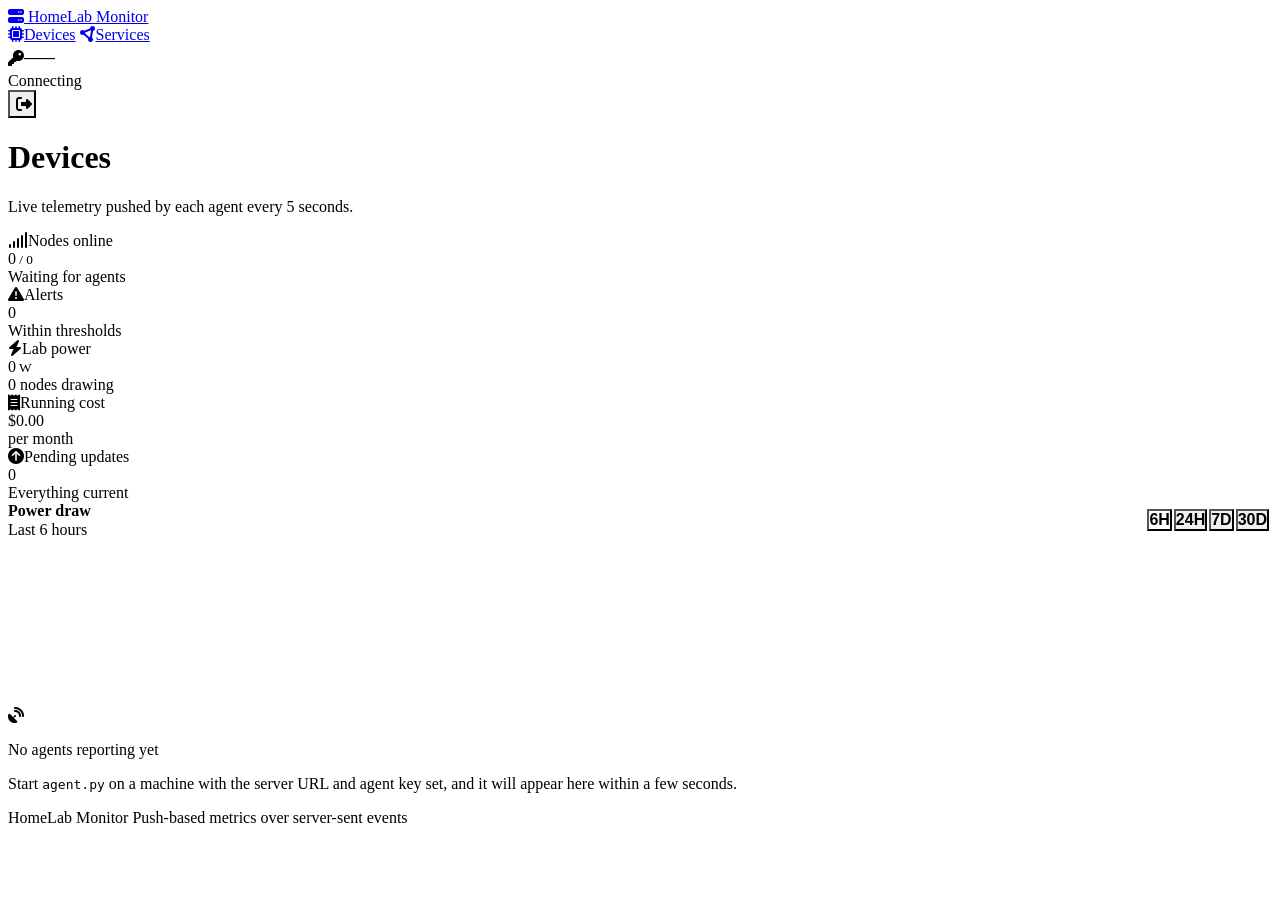
==== frontend/index.html @ 7a829fe4 "fix: keep nodes and history intact across a server restart Restarting the backend lost data in three" ====
<!DOCTYPE html>
<html lang="en">
<head>
<meta charset="UTF-8">
<meta name="viewport" content="width=device-width, initial-scale=1">
<meta name="theme-color" content="#0a0a0d">
<title>Devices · HomeLab</title>

<link rel="preconnect" href="https://fonts.googleapis.com">
<link rel="preconnect" href="https://fonts.gstatic.com" crossorigin>
<link href="https://fonts.googleapis.com/css2?family=Inter:wght@400..700&display=swap" rel="stylesheet">
<link rel="stylesheet" href="https://cdnjs.cloudflare.com/ajax/libs/font-awesome/6.4.0/css/all.min.css">

<link rel="stylesheet" href="css/tokens.css">
<link rel="stylesheet" href="css/base.css">
<link rel="stylesheet" href="css/layout.css">
<link rel="stylesheet" href="css/components.css">
</head>
<body>

<header class="topbar">
    <div class="topbar__inner shell">
        <a class="brand" href="index.html">
            <span class="brand__mark"><i class="fa-solid fa-server"></i></span>
            <span class="brand__name">HomeLab <span>Monitor</span></span>
        </a>

        <nav class="nav" aria-label="Sections">
            <a class="nav__link is-active" href="index.html"><i class="fa-solid fa-microchip"></i><span>Devices</span></a>
            <a class="nav__link" href="services.html"><i class="fa-solid fa-circle-nodes"></i><span>Services</span></a>
        </nav>

        <div class="topbar__right">
            <button class="key-chip" id="agent-key" type="button" title="Copy the agent auth key" hidden>
                <i class="fa-solid fa-key"></i>
                <span class="key-chip__value" id="agent-key-value">——</span>
            </button>
            <div class="link-state" id="link-state" data-state="idle">
                <span class="link-state__dot"></span><span class="link-state__label">Connecting</span>
            </div>
            <button class="icon-btn icon-btn--danger" id="logout-btn" type="button" title="Sign out" aria-label="Sign out">
                <i class="fa-solid fa-right-from-bracket"></i>
            </button>
        </div>
    </div>
</header>

<main class="shell">
    <div class="page-head">
        <div>
            <h1 class="page-head__title">Devices</h1>
            <p class="page-head__sub">Live telemetry pushed by each agent every 5 seconds.</p>
        </div>
    </div>

    <div class="fleet">
        <div class="stat" id="stat-nodes-card">
            <span class="stat__label eyebrow"><i class="fa-solid fa-signal"></i>Nodes online</span>
            <div class="stat__value" id="stat-nodes">0<small> / 0</small></div>
            <div class="stat__foot" id="stat-nodes-foot">Waiting for agents</div>
        </div>
        <div class="stat" id="stat-alerts-card">
            <span class="stat__label eyebrow"><i class="fa-solid fa-triangle-exclamation"></i>Alerts</span>
            <div class="stat__value" id="stat-alerts">0</div>
            <div class="stat__foot" id="stat-alerts-foot">Within thresholds</div>
        </div>
        <div class="stat" data-tone="power">
            <span class="stat__label eyebrow"><i class="fa-solid fa-bolt"></i>Lab power</span>
            <div class="stat__value" id="stat-power">0<small> W</small></div>
            <div class="stat__foot" id="stat-power-foot">0 nodes drawing</div>
        </div>
        <div class="stat">
            <span class="stat__label eyebrow"><i class="fa-solid fa-receipt"></i>Running cost</span>
            <div class="stat__value" id="stat-cost">$0.00</div>
            <div class="stat__foot" id="stat-cost-foot">per month</div>
        </div>
        <div class="stat" id="stat-updates-card">
            <span class="stat__label eyebrow"><i class="fa-solid fa-circle-arrow-up"></i>Pending updates</span>
            <div class="stat__value" id="stat-updates">0</div>
            <div class="stat__foot" id="stat-updates-foot">Everything current</div>
        </div>
    </div>

    <section class="panel trend">
        <div class="panel__head">
            <div>
                <div class="panel__title">Power draw</div>
                <div class="panel__sub" id="trend-sub">Last 6 hours</div>
            </div>
            <div class="segmented" id="range-selector">
                <button type="button" class="is-active" data-range="6h">6H</button>
                <button type="button" data-range="24h">24H</button>
                <button type="button" data-range="7d">7D</button>
                <button type="button" data-range="30d">30D</button>
            </div>
        </div>
        <div class="trend__body">
            <canvas class="trend__canvas" id="trend-canvas"></canvas>
            <div class="trend__tip" id="trend-tip"></div>
        </div>
    </section>

    <div class="node-grid" id="node-grid">
        <div class="empty" id="node-empty">
            <span class="empty__icon"><i class="fa-solid fa-satellite-dish"></i></span>
            <p class="empty__title">No agents reporting yet</p>
            <p class="empty__sub">Start <code>agent.py</code> on a machine with the server URL and agent key set, and it will appear here within a few seconds.</p>
        </div>
    </div>
</main>

<footer class="foot">
    <div class="foot__inner shell">
        <span>HomeLab Monitor</span>
        <span>Push-based metrics over server-sent events</span>
    </div>
</footer>

<!-- Node detail drawer -->
<aside class="drawer" id="drawer" aria-hidden="true" aria-label="Node details">
    <div class="drawer__scrim"></div>
    <div class="drawer__panel" role="dialog" aria-modal="true">
        <header class="drawer__head">
            <div class="drawer__title">
                <h2 id="drawer-name">Node</h2>
                <p id="drawer-sub"></p>
            </div>
            <span class="status" id="drawer-status" data-state="offline">
                <i class="status__dot"></i><span>Offline</span>
            </span>
            <button class="icon-btn icon-btn--danger" id="drawer-forget" type="button" hidden
                    title="Remove from dashboard" aria-label="Remove node from dashboard">
                <i class="fa-solid fa-trash-can"></i>
            </button>
            <button class="icon-btn" id="drawer-close" type="button" title="Close" aria-label="Close details">
                <i class="fa-solid fa-xmark"></i>
            </button>
        </header>
        <div class="drawer__body" id="drawer-body"></div>
    </div>
</aside>

<div class="toasts" id="toasts" aria-live="polite"></div>

<!-- Sign in / first-run registration -->
<div class="auth" id="auth">
    <div class="auth__card">
        <div class="auth__mark"><i class="fa-solid fa-server"></i></div>
        <h1 class="auth__title" id="auth-title">Sign in</h1>
        <p class="auth__sub" id="auth-sub">Enter your credentials to reach the lab monitor.</p>
        <form class="auth__form" id="auth-form">
            <div class="field">
                <label for="auth-username">Username</label>
                <input type="text" id="auth-username" autocomplete="username" required placeholder="admin">
            </div>
            <div class="field">
                <label for="auth-password">Password</label>
                <input type="password" id="auth-password" autocomplete="current-password" required placeholder="••••••••">
            </div>
            <p class="auth__error" id="auth-error"></p>
            <button type="submit" class="btn" id="auth-submit">
                <span>Sign in</span><i class="fa-solid fa-arrow-right"></i>
            </button>
        </form>
    </div>
</div>

<script type="module" src="js/devices.js"></script>
</body>
</html>
---- frontend/css/components.css ----
/* ==========================================================================
   Components — primitives first, then composed surfaces.
   ========================================================================== */

/* --- Icon button -------------------------------------------------------- */
.icon-btn {
    width: 28px;
    height: 28px;
    display: grid;
    place-items: center;
    border-radius: var(--r-md);
    color: var(--fg-subtle);
    font-size: var(--t-13);
    transition: color var(--dur-fast) var(--ease),
                background-color var(--dur-fast) var(--ease);
}

.icon-btn:hover {
    color: var(--fg);
    background: var(--surface-3);
}

.icon-btn--danger:hover {
    color: var(--crit);
    background: var(--crit-quiet);
}

.icon-btn.is-on {
    color: var(--m-power);
}

/* --- Agent key chip ----------------------------------------------------- */
.key-chip {
    display: flex;
    align-items: center;
    gap: var(--s-2);
    height: 28px;
    padding: 0 var(--s-3);
    background: var(--surface-1);
    border: 1px solid var(--border);
    border-radius: var(--r-md);
    font-size: var(--t-11);
    color: var(--fg-muted);
    transition: border-color var(--dur-fast) var(--ease),
                color var(--dur-fast) var(--ease);
}

.key-chip:hover {
    border-color: var(--border-strong);
    color: var(--fg);
}

.key-chip i {
    font-size: var(--t-10);
    color: var(--fg-faint);
}

.key-chip__value {
    font-family: var(--font-mono);
    letter-spacing: -0.02em;
    max-width: 13ch;
    overflow: hidden;
    text-overflow: ellipsis;
    white-space: nowrap;
}

.key-chip.is-copied {
    border-color: var(--ok-line);
    color: var(--ok);
}

.key-chip.is-copied i {
    color: var(--ok);
}

/* --- Status pill -------------------------------------------------------- */
.status {
    display: inline-flex;
    align-items: center;
    gap: var(--s-2);
    height: 22px;
    padding: 0 var(--s-2) 0 var(--s-2);
    border-radius: var(--r-full);
    font-size: var(--t-11);
    font-weight: 550;
    background: var(--off-quiet);
    color: var(--fg-subtle);
    white-space: nowrap;
}

.status__dot {
    width: 6px;
    height: 6px;
    border-radius: 50%;
    background: currentColor;
    flex-shrink: 0;
}

.status[data-state='online'] {
    background: var(--ok-quiet);
    color: var(--ok);
}

.status[data-state='offline'] {
    background: var(--off-quiet);
    color: var(--fg-subtle);
}

.status[data-state='alert'] {
    background: var(--crit-quiet);
    color: var(--crit);
}

/* --- Count badge (pending updates, alerts) ------------------------------ */
.badge {
    display: inline-flex;
    align-items: center;
    gap: var(--s-1);
    height: 22px;
    padding: 0 var(--s-2);
    border-radius: var(--r-full);
    font-size: var(--t-11);
    font-weight: 600;
    font-variant-numeric: tabular-nums;
    background: var(--warn-quiet);
    color: var(--warn);
    border: 1px solid var(--warn-line);
}

.badge i {
    font-size: var(--t-10);
}

/* --- Capability chip (footer of a node card) ---------------------------- */
.chip {
    display: inline-flex;
    align-items: center;
    gap: 5px;
    height: 22px;
    padding: 0 var(--s-2);
    border-radius: var(--r-sm);
    background: var(--surface-3);
    border: 1px solid transparent;
    font-size: var(--t-11);
    font-weight: 500;
    color: var(--fg-muted);
    white-space: nowrap;
    font-variant-numeric: tabular-nums;
}

.chip i {
    font-size: var(--t-10);
    color: var(--fg-subtle);
}

.chip[data-kind='gpu']    i { color: var(--m-gpu); }
.chip[data-kind='disk']   i { color: var(--m-disk); }
.chip[data-kind='docker'] i { color: #2496ed; }
.chip[data-kind='vpn']    i { color: var(--accent-hover); }
.chip[data-kind='vm']     i { color: var(--accent); }

/* --- Meter (progress bar) ----------------------------------------------- */
.meter {
    height: 4px;
    border-radius: var(--r-full);
    background: var(--surface-3);
    overflow: hidden;
}

.meter__fill {
    display: block;
    height: 100%;
    width: 0;
    border-radius: var(--r-full);
    background: var(--accent);
    transition: width var(--dur-slow) var(--ease),
                background-color var(--dur) var(--ease);
}

.meter--lg {
    height: 6px;
}

/* --- Micro tile (temp / power / uptime / net) --------------------------- */
.tile {
    min-width: 0;
    padding: var(--s-2) var(--s-3);
    background: var(--surface-inset);
    border: 1px solid var(--border-subtle);
    border-radius: var(--r-md);
}

.tile__label {
    display: block;
    font-size: var(--t-10);
    font-weight: 550;
    text-transform: uppercase;
    letter-spacing: 0.06em;
    color: var(--fg-subtle);
}

.tile__value {
    display: block;
    margin-top: 1px;
    font-size: var(--t-13);
    font-weight: 600;
    font-variant-numeric: tabular-nums;
    overflow: hidden;
    text-overflow: ellipsis;
    white-space: nowrap;
}

.tile[data-tone='ok']   .tile__value { color: var(--ok); }
.tile[data-tone='warn'] .tile__value { color: var(--warn); }
.tile[data-tone='crit'] .tile__value { color: var(--crit); }
.tile[data-tone='power'] .tile__value { color: var(--m-power); }

/* --- Segmented range selector ------------------------------------------ */
.segmented {
    display: flex;
    gap: 2px;
    padding: 3px;
    background: var(--surface-2);
    border: 1px solid var(--border);
    border-radius: var(--r-md);
}

.segmented button {
    padding: 3px var(--s-3);
    border-radius: var(--r-sm);
    font-size: var(--t-11);
    font-weight: 600;
    color: var(--fg-subtle);
    transition: color var(--dur-fast) var(--ease),
                background-color var(--dur-fast) var(--ease);
}

.segmented button:hover {
    color: var(--fg-muted);
}

.segmented button.is-active {
    color: var(--fg);
    background: var(--surface-3);
    box-shadow: var(--shadow-sm);
}

/* --- Panel (generic bordered surface) ----------------------------------- */
.panel {
    background: var(--surface-1);
    border: 1px solid var(--border);
    border-radius: var(--r-lg);
}

.panel__head {
    display: flex;
    align-items: center;
    justify-content: space-between;
    gap: var(--s-4);
    padding: var(--s-4) var(--s-4) var(--s-3);
}

.panel__title {
    font-size: var(--t-13);
    font-weight: 600;
}

.panel__sub {
    font-size: var(--t-11);
    color: var(--fg-subtle);
    margin-top: 1px;
}

/* --- Power trend chart -------------------------------------------------- */
.trend {
    margin-bottom: var(--s-5);
}

.trend__body {
    position: relative;
    height: 168px;
    padding: 0 var(--s-2) var(--s-3);
}

.trend__canvas {
    width: 100%;
    height: 100%;
}

.trend__tip {
    position: absolute;
    top: 0;
    left: 0;
    padding: var(--s-2) var(--s-3);
    background: var(--surface-3);
    border: 1px solid var(--border-strong);
    border-radius: var(--r-md);
    box-shadow: var(--shadow-md);
    font-size: var(--t-11);
    line-height: 1.4;
    pointer-events: none;
    opacity: 0;
    transform: translate(-50%, -100%);
    transition: opacity var(--dur-fast) var(--ease);
    white-space: nowrap;
    z-index: 2;
}

.trend__tip.is-visible {
    opacity: 1;
}

.trend__tip b {
    color: var(--m-power);
    font-variant-numeric: tabular-nums;
}

.trend__tip span {
    color: var(--fg-subtle);
}

/* --- Service card ------------------------------------------------------- */
.service {
    display: flex;
    align-items: center;
    gap: var(--s-3);
    padding: var(--s-3);
    background: var(--surface-1);
    border: 1px solid var(--border);
    border-radius: var(--r-lg);
    transition: border-color var(--dur) var(--ease),
                background-color var(--dur) var(--ease);
}

.service:hover {
    border-color: var(--border-strong);
    background: var(--surface-2);
}

.service__icon {
    width: 34px;
    height: 34px;
    flex-shrink: 0;
    display: grid;
    place-items: center;
    border-radius: var(--r-md);
    background: var(--surface-3);
    color: var(--fg-muted);
    font-size: var(--t-13);
    transition: color var(--dur) var(--ease);
}

.service[data-state='online'] .service__icon {
    color: var(--fg);
}

.service__body {
    flex: 1;
    min-width: 0;
}

.service__name {
    font-size: var(--t-13);
    font-weight: 550;
    overflow: hidden;
    text-overflow: ellipsis;
    white-space: nowrap;
}

.service__meta {
    margin-top: 1px;
    font-size: var(--t-11);
    color: var(--fg-subtle);
    font-variant-numeric: tabular-nums;
}

.service[data-state='offline'] {
    border-color: var(--crit-line);
}

.service[data-state='offline'] .service__name {
    color: var(--fg-muted);
}

/* --- Node card ---------------------------------------------------------- */
.node {
    position: relative;
    display: flex;
    flex-direction: column;
    gap: var(--s-4);
    padding: var(--s-4);
    background: var(--surface-1);
    border: 1px solid var(--border);
    border-radius: var(--r-lg);
    cursor: pointer;
    transition: border-color var(--dur) var(--ease),
                background-color var(--dur) var(--ease),
                transform var(--dur) var(--ease);
}

.node:hover {
    background: var(--surface-2);
    border-color: var(--border-strong);
}

.node:active {
    transform: scale(0.995);
}

.node.is-selected {
    border-color: var(--accent-line);
}

/* Offline nodes recede rather than shout */
.node[data-state='offline'] {
    background: var(--bg-subtle);
}

.node[data-state='offline'] .node__name,
.node[data-state='offline'] .metric__value,
.node[data-state='offline'] .tile__value {
    color: var(--fg-muted);
}

/* A node in alert keeps a steady ring plus a slow, low-key pulse */
.node.is-alerting {
    border-color: var(--crit-line);
    animation: alert-ring 2.4s ease-in-out infinite;
}

@keyframes alert-ring {
    0%, 100% { box-shadow: 0 0 0 0 rgba(248, 81, 73, 0); }
    50%      { box-shadow: 0 0 0 3px rgba(248, 81, 73, 0.09); }
}

.node__head {
    display: flex;
    align-items: center;
    gap: var(--s-3);
    min-width: 0;
}

.node__icon {
    width: 34px;
    height: 34px;
    flex-shrink: 0;
    display: grid;
    place-items: center;
    border-radius: var(--r-md);
    background: var(--surface-3);
    color: var(--fg-subtle);
    font-size: var(--t-13);
    transition: color var(--dur) var(--ease);
}

.node[data-state='online'] .node__icon {
    color: var(--fg);
}

.node__id {
    flex: 1;
    min-width: 0;
}

.node__name {
    font-size: var(--t-14);
    font-weight: 600;
    overflow: hidden;
    text-overflow: ellipsis;
    white-space: nowrap;
}

.node__addr {
    margin-top: 1px;
    font-size: var(--t-11);
    color: var(--fg-subtle);
    font-variant-numeric: tabular-nums;
    overflow: hidden;
    text-overflow: ellipsis;
    white-space: nowrap;
}

.node__latency[data-tone='ok']   { color: var(--ok); }
.node__latency[data-tone='warn'] { color: var(--warn); }
.node__latency[data-tone='crit'] { color: var(--crit); }

.node__actions {
    display: flex;
    align-items: center;
    gap: var(--s-2);
    flex-shrink: 0;
}

.node__metrics,
.metric,
.metric__head {
    min-width: 0;
}

/* Single-line hardware summary; never wraps, so card heights stay equal */
.node__meta {
    display: flex;
    align-items: center;
    gap: var(--s-2);
    margin-top: calc(var(--s-2) * -1);
    padding-bottom: var(--s-3);
    border-bottom: 1px solid var(--border-subtle);
    font-size: var(--t-11);
    color: var(--fg-subtle);
    min-width: 0;
}

.node__meta span {
    min-width: 0;
    overflow: hidden;
    text-overflow: ellipsis;
    white-space: nowrap;
}

.node__meta i {
    color: var(--fg-faint);
    flex-shrink: 0;
}

.node__metrics {
    display: flex;
    flex-direction: column;
    gap: var(--s-3);
}

.metric__head {
    display: flex;
    align-items: baseline;
    justify-content: space-between;
    gap: var(--s-2);
    margin-bottom: 6px;
}

.metric__label {
    font-size: var(--t-11);
    font-weight: 550;
    letter-spacing: 0.02em;
    color: var(--fg-muted);
}

.metric__value {
    font-size: var(--t-13);
    font-weight: 600;
    font-variant-numeric: tabular-nums;
}

.metric__note {
    font-size: var(--t-10);
    color: var(--fg-subtle);
    font-variant-numeric: tabular-nums;
    margin-left: auto;
    padding-left: var(--s-2);
}

.metric__spark {
    width: 100%;
    height: 26px;
    margin-top: 6px;
}

.metric[data-metric='cpu']  .meter__fill { background: var(--m-cpu); }
.metric[data-metric='ram']  .meter__fill { background: var(--m-ram); }
.metric[data-metric='gpu']  .meter__fill { background: var(--m-gpu); }
.metric[data-metric='vram'] .meter__fill { background: var(--m-vram); }
.metric[data-metric='disk'] .meter__fill { background: var(--m-disk); }

/* Load-driven colour override, applied by JS via data-load */
.metric[data-load='warn'] .meter__fill { background: var(--warn); }
.metric[data-load='crit'] .meter__fill { background: var(--crit); }
.metric[data-load='warn'] .metric__value { color: var(--warn); }
.metric[data-load='crit'] .metric__value { color: var(--crit); }

.node__tiles {
    display: grid;
    grid-template-columns: repeat(4, minmax(0, 1fr));
    gap: var(--s-2);
}

.node__foot {
    display: flex;
    align-items: center;
    gap: var(--s-2);
    margin-top: auto;
    padding-top: var(--s-3);
    border-top: 1px solid var(--border-subtle);
    overflow: hidden;
}

.node__chips {
    display: flex;
    gap: var(--s-2);
    overflow: hidden;
    flex: 1;
    min-width: 0;
    /* More chips than fit should trail off, not be sliced mid-word. */
    -webkit-mask-image: linear-gradient(to right, #000 calc(100% - 24px), transparent 100%);
    mask-image: linear-gradient(to right, #000 calc(100% - 24px), transparent 100%);
}

.node__more {
    display: flex;
    align-items: center;
    gap: var(--s-1);
    flex-shrink: 0;
    font-size: var(--t-11);
    font-weight: 550;
    color: var(--fg-subtle);
    transition: color var(--dur-fast) var(--ease);
}

.node:hover .node__more {
    color: var(--accent-hover);
}

.node__more i {
    font-size: var(--t-10);
    transition: transform var(--dur) var(--ease);
}

.node:hover .node__more i {
    transform: translateX(2px);
}

/* --- Detail drawer ------------------------------------------------------ */
.drawer {
    position: fixed;
    inset: 0;
    z-index: 200;
    visibility: hidden;
    /* Contains the off-screen panel so it cannot widen the page. */
    overflow: hidden;
}

.drawer.is-open {
    visibility: visible;
}

.drawer__scrim {
    position: absolute;
    inset: 0;
    background: rgba(0, 0, 0, 0.55);
    opacity: 0;
    transition: opacity var(--dur) var(--ease);
}

.drawer.is-open .drawer__scrim {
    opacity: 1;
}

.drawer__panel {
    position: absolute;
    top: 0;
    right: 0;
    height: 100%;
    width: min(var(--drawer-w), 100vw);
    display: flex;
    flex-direction: column;
    background: var(--surface-1);
    border-left: 1px solid var(--border);
    box-shadow: var(--shadow-lg);
    transform: translateX(100%);
    transition: transform var(--dur) var(--ease);
}

.drawer.is-open .drawer__panel {
    transform: translateX(0);
}

.drawer__head {
    display: flex;
    align-items: center;
    gap: var(--s-3);
    padding: var(--s-4);
    border-bottom: 1px solid var(--border);
    flex-shrink: 0;
}

.drawer__title {
    flex: 1;
    min-width: 0;
}

.drawer__title h2 {
    font-size: var(--t-16);
    font-weight: 600;
    overflow: hidden;
    text-overflow: ellipsis;
    white-space: nowrap;
}

.drawer__title p {
    margin-top: 2px;
    font-size: var(--t-11);
    color: var(--fg-subtle);
    font-variant-numeric: tabular-nums;
}

.drawer__body {
    flex: 1;
    overflow-y: auto;
    overscroll-behavior: contain;
    padding: var(--s-4);
    display: flex;
    flex-direction: column;
    gap: var(--s-5);
}

.section__head {
    display: flex;
    align-items: center;
    gap: var(--s-2);
    margin-bottom: var(--s-3);
}

.section__head i {
    font-size: var(--t-11);
    color: var(--fg-faint);
}

.section__title {
    font-size: var(--t-11);
    font-weight: 600;
    text-transform: uppercase;
    letter-spacing: 0.07em;
    color: var(--fg-subtle);
}

.section__note {
    margin-left: auto;
    font-size: var(--t-11);
    color: var(--fg-subtle);
    font-variant-numeric: tabular-nums;
}

.section__body {
    display: flex;
    flex-direction: column;
    gap: var(--s-3);
}

/* Key/value readout grid used across drawer sections */
.kv {
    display: grid;
    grid-template-columns: repeat(auto-fit, minmax(96px, 1fr));
    gap: var(--s-2);
}

.kv__item {
    padding: var(--s-2) var(--s-3);
    background: var(--surface-inset);
    border: 1px solid var(--border-subtle);
    border-radius: var(--r-md);
}

.kv__key {
    display: block;
    font-size: var(--t-10);
    font-weight: 550;
    text-transform: uppercase;
    letter-spacing: 0.06em;
    color: var(--fg-subtle);
}

.kv__val {
    display: block;
    margin-top: 2px;
    font-size: var(--t-13);
    font-weight: 600;
    font-variant-numeric: tabular-nums;
    overflow: hidden;
    text-overflow: ellipsis;
    white-space: nowrap;
}

.kv__item[data-tone='ok']    .kv__val { color: var(--ok); }
.kv__item[data-tone='warn']  .kv__val { color: var(--warn); }
.kv__item[data-tone='crit']  .kv__val { color: var(--crit); }
.kv__item[data-tone='power'] .kv__val { color: var(--m-power); }

/* Disk rows */
.disk + .disk {
    margin-top: var(--s-3);
}

.disk__head {
    display: flex;
    align-items: baseline;
    gap: var(--s-2);
    margin-bottom: 6px;
}

.disk__mount {
    font-size: var(--t-12);
    font-weight: 600;
}

.disk__dev {
    font-size: var(--t-10);
    color: var(--fg-faint);
    font-family: var(--font-mono);
    overflow: hidden;
    text-overflow: ellipsis;
    white-space: nowrap;
}

.disk__pct {
    margin-left: auto;
    font-size: var(--t-12);
    font-weight: 600;
    font-variant-numeric: tabular-nums;
}

.disk__foot {
    margin-top: 5px;
    font-size: var(--t-10);
    color: var(--fg-subtle);
    font-variant-numeric: tabular-nums;
}

/* Container rows */
.ctr {
    display: flex;
    align-items: center;
    gap: var(--s-2);
    padding: 7px var(--s-3);
    background: var(--surface-inset);
    border: 1px solid var(--border-subtle);
    border-radius: var(--r-md);
    font-size: var(--t-12);
}

.ctr + .ctr {
    margin-top: 5px;
}

.ctr__dot {
    width: 6px;
    height: 6px;
    border-radius: 50%;
    background: var(--off);
    flex-shrink: 0;
}

.ctr[data-state='running'] .ctr__dot {
    background: var(--ok);
}

.ctr[data-state='exited'] .ctr__dot,
.ctr[data-state='stopped'] .ctr__dot {
    background: var(--crit);
}

.ctr__name {
    flex: 1;
    min-width: 0;
    overflow: hidden;
    text-overflow: ellipsis;
    white-space: nowrap;
}

.ctr__state {
    font-size: var(--t-10);
    font-weight: 550;
    text-transform: uppercase;
    letter-spacing: 0.05em;
    color: var(--fg-subtle);
}

/* VPN badges */
.vpn-row {
    display: flex;
    gap: var(--s-2);
    flex-wrap: wrap;
}

.vpn {
    display: inline-flex;
    align-items: center;
    gap: var(--s-2);
    padding: 5px var(--s-3);
    border-radius: var(--r-md);
    border: 1px solid var(--border);
    background: var(--surface-inset);
    font-size: var(--t-12);
    color: var(--fg-subtle);
}

.vpn i {
    font-size: var(--t-11);
}

.vpn[data-active='true'] {
    border-color: var(--accent-line);
    background: var(--accent-quiet);
    color: var(--accent-hover);
}

.section__empty {
    font-size: var(--t-12);
    color: var(--fg-faint);
    padding: var(--s-3);
    text-align: center;
    border: 1px dashed var(--border);
    border-radius: var(--r-md);
}

/* --- Toasts ------------------------------------------------------------- */
.toasts {
    position: fixed;
    bottom: var(--s-5);
    right: var(--s-5);
    z-index: 300;
    display: flex;
    flex-direction: column;
    gap: var(--s-2);
    pointer-events: none;
    max-width: min(380px, calc(100vw - var(--s-8)));
}

.toast {
    display: flex;
    align-items: flex-start;
    gap: var(--s-3);
    padding: var(--s-3) var(--s-4);
    background: var(--surface-2);
    border: 1px solid var(--border-strong);
    border-left: 2px solid var(--fg-subtle);
    border-radius: var(--r-md);
    box-shadow: var(--shadow-md);
    font-size: var(--t-12);
    line-height: 1.45;
    pointer-events: auto;
    opacity: 0;
    transform: translateX(12px);
    transition: opacity var(--dur) var(--ease),
                transform var(--dur) var(--ease);
}

.toast.is-in {
    opacity: 1;
    transform: translateX(0);
}

.toast i {
    margin-top: 2px;
    font-size: var(--t-12);
}

.toast__host {
    display: block;
    font-size: var(--t-10);
    font-weight: 600;
    text-transform: uppercase;
    letter-spacing: 0.06em;
    color: var(--fg-subtle);
    margin-bottom: 1px;
}

.toast[data-tone='crit'] { border-left-color: var(--crit); }
.toast[data-tone='crit'] i { color: var(--crit); }

.toast[data-tone='ok'] { border-left-color: var(--ok); }
.toast[data-tone='ok'] i { color: var(--ok); }

/* --- Auth overlay ------------------------------------------------------- */
.auth {
    position: fixed;
    inset: 0;
    z-index: 400;
    display: none;
    align-items: center;
    justify-content: center;
    padding: var(--s-5);
    background: var(--bg);
}

.auth.is-open {
    display: flex;
}

.auth__card {
    width: 100%;
    max-width: 380px;
    padding: var(--s-8);
    background: var(--surface-1);
    border: 1px solid var(--border);
    border-radius: var(--r-xl);
    box-shadow: var(--shadow-md);
}

.auth__mark {
    width: 36px;
    height: 36px;
    border-radius: var(--r-md);
    display: grid;
    place-items: center;
    color: #fff;
    font-size: var(--t-14);
    background: linear-gradient(140deg, var(--accent) 0%, #8b5cf6 100%);
    box-shadow: inset 0 1px 0 rgba(255, 255, 255, 0.22);
    margin-bottom: var(--s-5);
}

.auth__title {
    font-size: var(--t-20);
    font-weight: 600;
}

.auth__sub {
    margin-top: var(--s-2);
    font-size: var(--t-13);
    color: var(--fg-subtle);
    line-height: 1.5;
}

.auth__form {
    margin-top: var(--s-6);
    display: flex;
    flex-direction: column;
    gap: var(--s-4);
}

.field {
    display: flex;
    flex-direction: column;
    gap: 6px;
}

.field label {
    font-size: var(--t-12);
    font-weight: 550;
    color: var(--fg-muted);
}

.field input {
    height: 38px;
    padding: 0 var(--s-3);
    background: var(--surface-2);
    border: 1px solid var(--border);
    border-radius: var(--r-md);
    font-size: var(--t-13);
    color: var(--fg);
    transition: border-color var(--dur-fast) var(--ease),
                background-color var(--dur-fast) var(--ease);
}

.field input::placeholder {
    color: var(--fg-faint);
}

.field input:focus {
    outline: none;
    background: var(--surface-3);
    border-color: var(--accent);
}

.btn {
    height: 38px;
    display: flex;
    align-items: center;
    justify-content: center;
    gap: var(--s-2);
    border-radius: var(--r-md);
    font-size: var(--t-13);
    font-weight: 550;
    background: var(--accent);
    color: #fff;
    transition: background-color var(--dur-fast) var(--ease),
                opacity var(--dur-fast) var(--ease);
}

.btn:hover {
    background: var(--accent-hover);
}

.btn:disabled {
    opacity: 0.55;
    cursor: not-allowed;
}

.auth__error {
    min-height: 16px;
    font-size: var(--t-12);
    color: var(--crit);
}

.auth__error:empty {
    min-height: 0;
}

/* A service that fails its probe is down, not merely quiet, so it gets the
   critical dot rather than the neutral one a stale node card uses. */
.service[data-state='offline'] .status {
    background: var(--crit-quiet);
    color: var(--crit);
}

/* Only tint latency when it is worth noticing; healthy numbers stay quiet. */
.service__meta [data-tone='warn'] { color: var(--warn); }
.service__meta [data-tone='crit'] { color: var(--crit); }

/* --- Node card, narrow viewports ---------------------------------------- */
/* These live here, not in layout.css, because that file loads first and these
   overrides share specificity with the component rules above. */
@media (max-width: 560px) {
    /* Four tiles across a phone-width card clips values like "14h 28m". */
    .node__tiles {
        grid-template-columns: repeat(2, minmax(0, 1fr));
    }

    /* The dot already carries the state, and the word costs the address line
       enough room that the latency gets cut mid-number. */
    .node .status span {
        display: none;
    }

    .node .status {
        padding-inline: var(--s-2);
    }
}
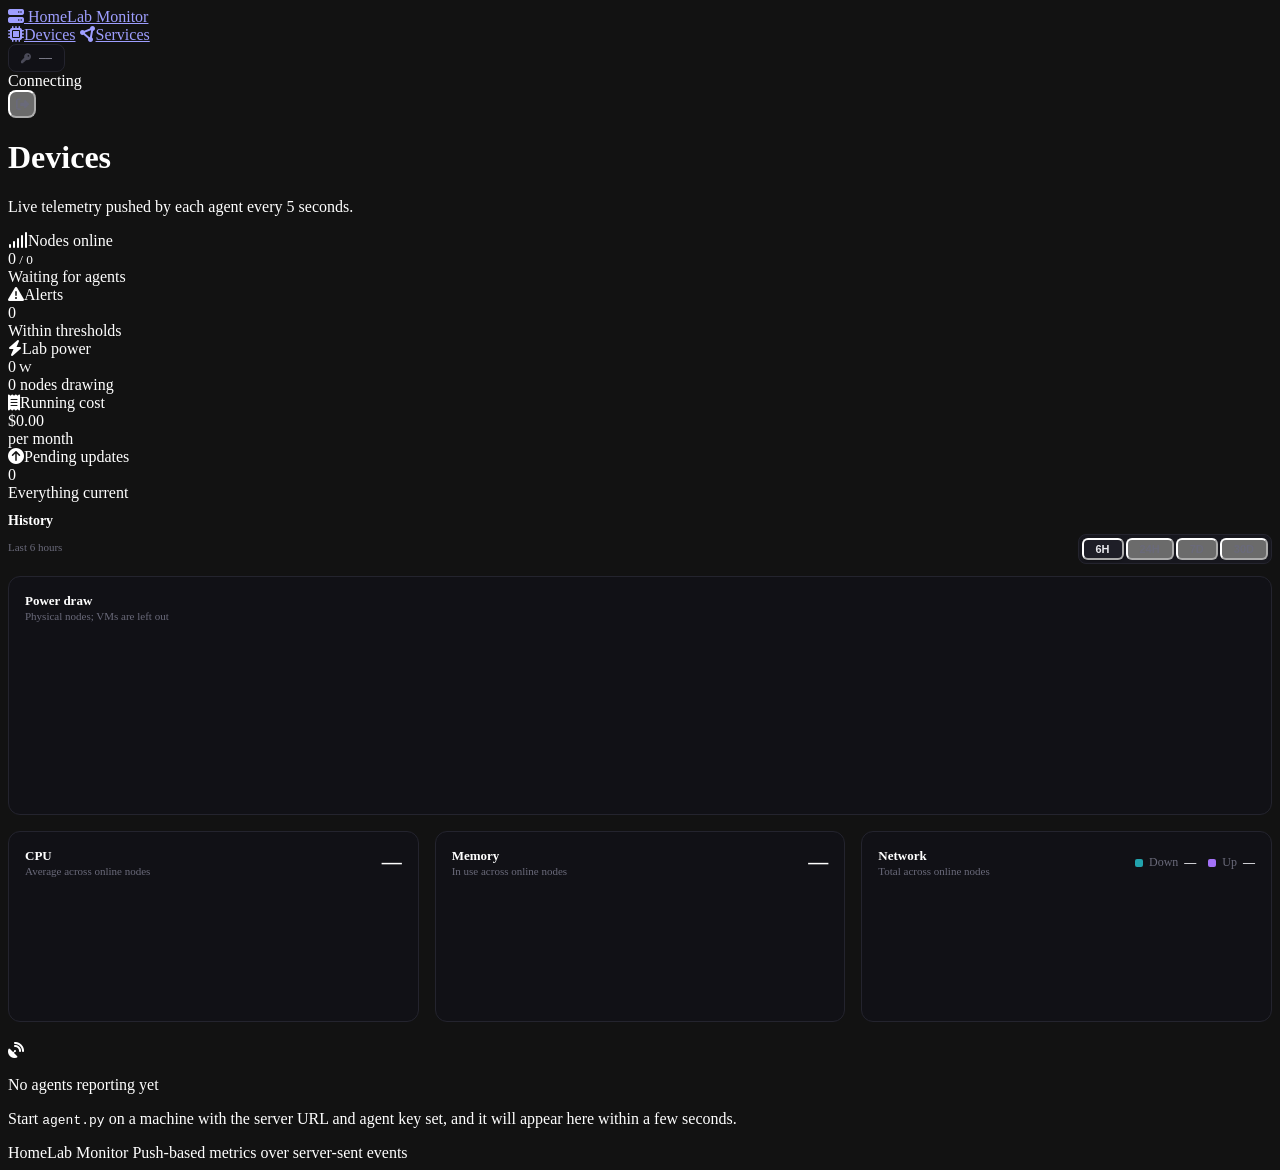
==== commit e8872045: "feat: fleet load history, time-of-use tariff and a favicon Fleet load: alongside the lab power total" ====
--- a/frontend/index.html
+++ b/frontend/index.html
@@ -4,6 +4,9 @@
 <meta charset="UTF-8">
 <meta name="viewport" content="width=device-width, initial-scale=1">
 <meta name="theme-color" content="#0a0a0d">
+<link rel="icon" href="favicon.svg" type="image/svg+xml">
+<link rel="icon" href="favicon-32.png" type="image/png" sizes="32x32">
+<link rel="apple-touch-icon" href="apple-touch-icon.png">
 <title>Devices · HomeLab</title>
 
 <link rel="preconnect" href="https://fonts.googleapis.com">
@@ -81,17 +84,25 @@
         </div>
     </div>
 
+    <!-- One range selector scopes every chart below it. -->
+    <div class="section-head">
+        <div>
+            <h2 class="section-head__title">History</h2>
+            <p class="section-head__sub" id="trend-sub">Last 6 hours</p>
+        </div>
+        <div class="segmented" id="range-selector">
+            <button type="button" class="is-active" data-range="6h">6H</button>
+            <button type="button" data-range="24h">24H</button>
+            <button type="button" data-range="7d">7D</button>
+            <button type="button" data-range="30d">30D</button>
+        </div>
+    </div>
+
     <section class="panel trend">
         <div class="panel__head">
             <div>
                 <div class="panel__title">Power draw</div>
-                <div class="panel__sub" id="trend-sub">Last 6 hours</div>
-            </div>
-            <div class="segmented" id="range-selector">
-                <button type="button" class="is-active" data-range="6h">6H</button>
-                <button type="button" data-range="24h">24H</button>
-                <button type="button" data-range="7d">7D</button>
-                <button type="button" data-range="30d">30D</button>
+                <div class="panel__sub">Physical nodes; VMs are left out</div>
             </div>
         </div>
         <div class="trend__body">
@@ -99,6 +110,51 @@
             <div class="trend__tip" id="trend-tip"></div>
         </div>
     </section>
+
+    <div class="load-grid">
+        <section class="panel trend trend--small">
+            <div class="panel__head">
+                <div>
+                    <div class="panel__title">CPU</div>
+                    <div class="panel__sub" id="load-cpu-sub">Average across online nodes</div>
+                </div>
+                <div class="trend__now" id="load-cpu">—</div>
+            </div>
+            <div class="trend__body">
+                <canvas class="trend__canvas" id="cpu-canvas"></canvas>
+                <div class="trend__tip" id="cpu-tip"></div>
+            </div>
+        </section>
+        <section class="panel trend trend--small">
+            <div class="panel__head">
+                <div>
+                    <div class="panel__title">Memory</div>
+                    <div class="panel__sub" id="load-mem-sub">In use across online nodes</div>
+                </div>
+                <div class="trend__now" id="load-mem">—</div>
+            </div>
+            <div class="trend__body">
+                <canvas class="trend__canvas" id="mem-canvas"></canvas>
+                <div class="trend__tip" id="mem-tip"></div>
+            </div>
+        </section>
+        <section class="panel trend trend--small">
+            <div class="panel__head">
+                <div>
+                    <div class="panel__title">Network</div>
+                    <div class="panel__sub">Total across online nodes</div>
+                </div>
+                <div class="legend">
+                    <span class="legend__item"><i style="background: var(--m-down)"></i>Down <b id="load-down">—</b></span>
+                    <span class="legend__item"><i style="background: var(--m-up)"></i>Up <b id="load-up">—</b></span>
+                </div>
+            </div>
+            <div class="trend__body">
+                <canvas class="trend__canvas" id="net-canvas"></canvas>
+                <div class="trend__tip" id="net-tip"></div>
+            </div>
+        </section>
+    </div>
 
     <div class="node-grid" id="node-grid">
         <div class="empty" id="node-empty">
--- a/frontend/css/tokens.css
+++ b/frontend/css/tokens.css
@@ -0,0 +1,119 @@
+/* ==========================================================================
+   Design tokens — single source of truth for colour, type, space and motion.
+   Every value used anywhere in the UI is declared here. Nothing downstream
+   should hardcode a colour or a pixel size.
+   ========================================================================== */
+
+:root {
+    color-scheme: dark;
+
+    /* --- Surfaces ------------------------------------------------------- */
+    --bg:              #0a0a0d;
+    --bg-subtle:       #0d0d11;
+    --surface-1:       #111116;
+    --surface-2:       #17171e;
+    --surface-3:       #1e1e27;
+    --surface-hover:   #1b1b23;
+    --surface-inset:   rgba(255, 255, 255, 0.028);
+
+    /* --- Borders -------------------------------------------------------- */
+    --border:          #24242e;
+    --border-strong:   #32323f;
+    --border-subtle:   rgba(255, 255, 255, 0.05);
+
+    /* --- Foreground ----------------------------------------------------- */
+    --fg:              #e8e8ed;
+    --fg-muted:        #9b9baa;
+    --fg-subtle:       #6a6a7a;
+    --fg-faint:        #4a4a58;
+
+    /* --- Accent (never used for status, so the two never compete) -------- */
+    --accent:          #6366f1;
+    --accent-hover:    #818cf8;
+    --accent-quiet:    rgba(99, 102, 241, 0.12);
+    --accent-line:     rgba(99, 102, 241, 0.34);
+
+    /* --- Status --------------------------------------------------------- */
+    --ok:              #3fb950;
+    --ok-quiet:        rgba(63, 185, 80, 0.12);
+    --ok-line:         rgba(63, 185, 80, 0.28);
+
+    --warn:            #d29922;
+    --warn-quiet:      rgba(210, 153, 34, 0.12);
+    --warn-line:       rgba(210, 153, 34, 0.28);
+
+    --crit:            #f85149;
+    --crit-quiet:      rgba(248, 81, 73, 0.12);
+    --crit-line:       rgba(248, 81, 73, 0.3);
+
+    --off:             #5a5a68;
+    --off-quiet:       rgba(90, 90, 104, 0.14);
+    --off-line:        rgba(90, 90, 104, 0.26);
+
+    /* --- Metric hues (charts, meters) ----------------------------------- */
+    --m-cpu:           #58a6ff;
+    --m-ram:           #a371f7;
+    --m-gpu:           #ec6cb9;
+    --m-vram:          #a371f7;
+    --m-disk:          #56d4dd;
+    --m-power:         #e3b341;
+    --m-down:          #22a3ad;
+    --m-up:            #a371f7;
+
+    /* --- Typography ----------------------------------------------------- */
+    --font-ui: 'Inter', -apple-system, BlinkMacSystemFont, 'Segoe UI', Roboto,
+               Helvetica, Arial, sans-serif;
+    --font-mono: ui-monospace, SFMono-Regular, 'SF Mono', Menlo, Consolas,
+                 'Liberation Mono', monospace;
+
+    --t-10:  0.625rem;
+    --t-11:  0.6875rem;
+    --t-12:  0.75rem;
+    --t-13:  0.8125rem;
+    --t-14:  0.875rem;
+    --t-16:  1rem;
+    --t-20:  1.25rem;
+    --t-24:  1.5rem;
+    --t-30:  1.875rem;
+
+    /* --- Space (4px base) ----------------------------------------------- */
+    --s-1:   4px;
+    --s-2:   8px;
+    --s-3:   12px;
+    --s-4:   16px;
+    --s-5:   20px;
+    --s-6:   24px;
+    --s-8:   32px;
+    --s-10:  40px;
+    --s-12:  48px;
+
+    /* --- Radius --------------------------------------------------------- */
+    --r-sm:   6px;
+    --r-md:   8px;
+    --r-lg:  12px;
+    --r-xl:  16px;
+    --r-full: 999px;
+
+    /* --- Elevation ------------------------------------------------------ */
+    --shadow-sm: 0 1px 2px rgba(0, 0, 0, 0.4);
+    --shadow-md: 0 4px 16px rgba(0, 0, 0, 0.35);
+    --shadow-lg: -24px 0 60px rgba(0, 0, 0, 0.55);
+
+    /* --- Motion --------------------------------------------------------- */
+    --dur-fast: 120ms;
+    --dur:      180ms;
+    --dur-slow: 400ms;
+    --ease:     cubic-bezier(0.2, 0, 0, 1);
+
+    /* --- Layout --------------------------------------------------------- */
+    --topbar-h:    56px;
+    --content-max: 1560px;
+    --gutter:      32px;
+    --drawer-w:    460px;
+}
+
+@media (max-width: 900px) {
+    :root {
+        --gutter: 16px;
+    }
+}
--- a/frontend/css/components.css
+++ b/frontend/css/components.css
@@ -271,9 +271,92 @@
     margin-top: 1px;
 }
 
-/* --- Power trend chart -------------------------------------------------- */
+/* --- History charts: lab power, then fleet load ------------------------- */
+.section-head {
+    display: flex;
+    align-items: flex-end;
+    justify-content: space-between;
+    gap: var(--s-4);
+    padding-bottom: var(--s-3);
+}
+
+.section-head__title {
+    font-size: var(--t-14);
+    font-weight: 600;
+}
+
+.section-head__sub {
+    margin-top: 1px;
+    font-size: var(--t-11);
+    color: var(--fg-subtle);
+}
+
 .trend {
-    margin-bottom: var(--s-5);
+    margin-bottom: var(--s-4);
+}
+
+.load-grid {
+    display: grid;
+    grid-template-columns: repeat(auto-fit, minmax(min(300px, 100%), 1fr));
+    gap: var(--s-4);
+    padding-bottom: var(--s-5);
+}
+
+.load-grid .trend {
+    margin-bottom: 0;
+}
+
+.trend--small .trend__body {
+    height: 120px;
+}
+
+.trend__now {
+    font-size: var(--t-20);
+    font-weight: 600;
+    font-variant-numeric: tabular-nums;
+    white-space: nowrap;
+}
+
+.trend__now small {
+    font-size: var(--t-13);
+    font-weight: 500;
+    color: var(--fg-subtle);
+}
+
+/* Two series share the network chart, so it carries a key; the values beside
+   each swatch double as direct labels. */
+.legend {
+    display: flex;
+    flex-wrap: wrap;
+    justify-content: flex-end;
+    gap: var(--s-1) var(--s-3);
+    font-size: var(--t-12);
+    color: var(--fg-subtle);
+}
+
+.legend__item {
+    display: inline-flex;
+    align-items: center;
+    gap: 6px;
+    white-space: nowrap;
+}
+
+.legend__item i,
+.trend__tip i {
+    display: inline-block;
+    width: 8px;
+    height: 8px;
+    border-radius: 2px;
+}
+
+.trend__tip i {
+    margin-right: 6px;
+}
+
+.legend__item b {
+    color: var(--fg);
+    font-weight: 600;
+    font-variant-numeric: tabular-nums;
 }
 
 .trend__body {
@@ -311,7 +394,7 @@
 }
 
 .trend__tip b {
-    color: var(--m-power);
+    color: var(--fg);
     font-variant-numeric: tabular-nums;
 }
 
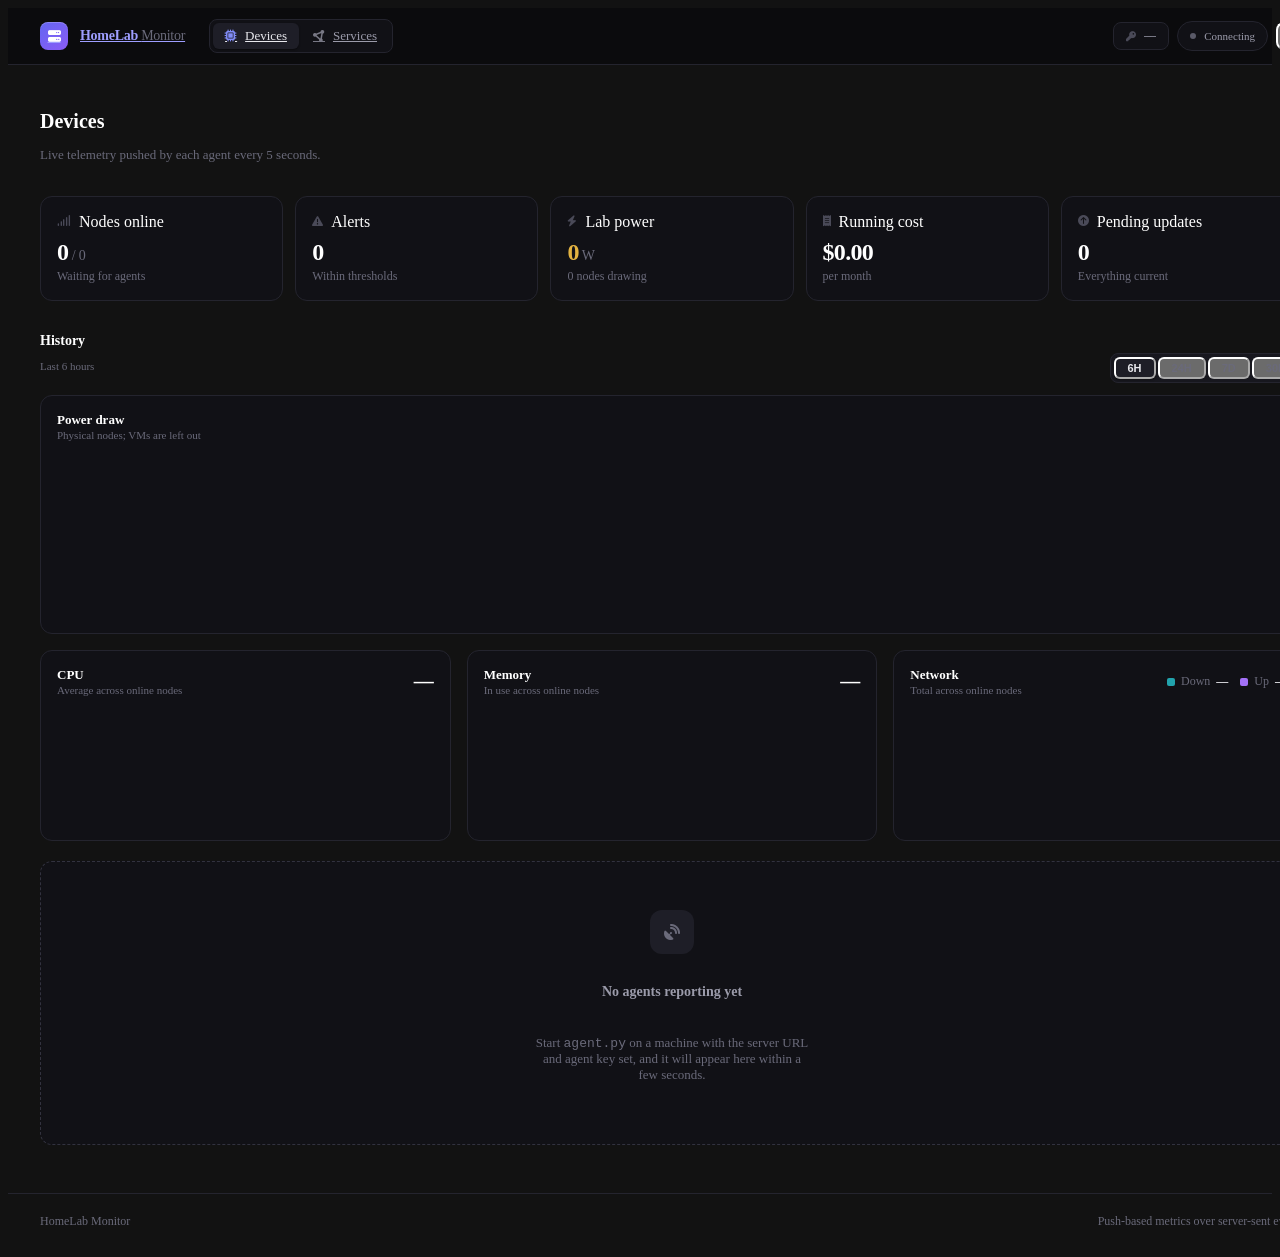
==== commit 494f2c48: "feat: resizable node cards, per-node history, disk usage and last seen Card sizes: a button on each " ====
--- a/frontend/index.html
+++ b/frontend/index.html
@@ -192,7 +192,38 @@
                 <i class="fa-solid fa-xmark"></i>
             </button>
         </header>
-        <div class="drawer__body" id="drawer-body"></div>
+        <div class="drawer__body" id="drawer-body">
+            <!-- Built once: the sections below are re-rendered every few
+                 seconds, which would throw these charts away. -->
+            <section>
+                <div class="section__head">
+                    <i class="fa-solid fa-chart-line"></i>
+                    <span class="section__title">History</span>
+                    <span class="section__note" id="drawer-history-note">Last 6 hours</span>
+                </div>
+                <div class="section__body drawer__history">
+                <div class="mini">
+                    <div class="mini__label">CPU</div>
+                    <div class="trend__body mini__body">
+                        <canvas class="trend__canvas" id="drawer-cpu-canvas"></canvas><div class="trend__tip" id="drawer-cpu-tip"></div>
+                    </div>
+                </div>
+                <div class="mini">
+                    <div class="mini__label">Memory</div>
+                    <div class="trend__body mini__body">
+                        <canvas class="trend__canvas" id="drawer-mem-canvas"></canvas><div class="trend__tip" id="drawer-mem-tip"></div>
+                    </div>
+                </div>
+                <div class="mini">
+                    <div class="mini__label">Network <span class="legend__item"><i style="background: var(--m-down)"></i>Down</span><span class="legend__item"><i style="background: var(--m-up)"></i>Up</span></div>
+                    <div class="trend__body mini__body">
+                        <canvas class="trend__canvas" id="drawer-net-canvas"></canvas><div class="trend__tip" id="drawer-net-tip"></div>
+                    </div>
+                </div>
+                </div>
+            </section>
+            <div class="drawer__sections" id="drawer-sections"></div>
+        </div>
     </div>
 </aside>
 
--- a/frontend/css/layout.css
+++ b/frontend/css/layout.css
@@ -0,0 +1,403 @@
+/* ==========================================================================
+   Layout — application shell, topbar, fleet strip, content grids, footer.
+   ========================================================================== */
+
+.shell {
+    width: 100%;
+    max-width: var(--content-max);
+    margin-inline: auto;
+    padding-inline: var(--gutter);
+}
+
+/* --- Topbar ------------------------------------------------------------- */
+.topbar {
+    position: sticky;
+    top: 0;
+    z-index: 50;
+    height: var(--topbar-h);
+    background: color-mix(in srgb, var(--bg) 82%, transparent);
+    backdrop-filter: saturate(160%) blur(14px);
+    -webkit-backdrop-filter: saturate(160%) blur(14px);
+    border-bottom: 1px solid var(--border);
+}
+
+.topbar__inner {
+    height: 100%;
+    display: flex;
+    align-items: center;
+    gap: var(--s-6);
+}
+
+.brand {
+    display: flex;
+    align-items: center;
+    gap: var(--s-3);
+    flex-shrink: 0;
+}
+
+.brand__mark {
+    width: 28px;
+    height: 28px;
+    border-radius: var(--r-md);
+    display: grid;
+    place-items: center;
+    font-size: var(--t-13);
+    color: #fff;
+    background: linear-gradient(140deg, var(--accent) 0%, #8b5cf6 100%);
+    box-shadow: inset 0 1px 0 rgba(255, 255, 255, 0.22);
+}
+
+.brand__name {
+    font-size: var(--t-14);
+    font-weight: 600;
+    letter-spacing: -0.02em;
+}
+
+.brand__name span {
+    color: var(--fg-subtle);
+    font-weight: 400;
+}
+
+/* Segmented navigation control */
+.nav {
+    display: flex;
+    align-items: center;
+    gap: 2px;
+    padding: 3px;
+    background: var(--surface-1);
+    border: 1px solid var(--border);
+    border-radius: var(--r-md);
+}
+
+.nav__link {
+    display: flex;
+    align-items: center;
+    gap: var(--s-2);
+    padding: 5px var(--s-3);
+    border-radius: var(--r-sm);
+    font-size: var(--t-13);
+    font-weight: 500;
+    color: var(--fg-muted);
+    transition: color var(--dur-fast) var(--ease),
+                background-color var(--dur-fast) var(--ease);
+}
+
+.nav__link i {
+    font-size: var(--t-12);
+    opacity: 0.75;
+}
+
+.nav__link:hover {
+    color: var(--fg);
+    background: var(--surface-3);
+}
+
+.nav__link.is-active {
+    color: var(--fg);
+    background: var(--surface-3);
+    box-shadow: var(--shadow-sm);
+}
+
+.nav__link.is-active i {
+    color: var(--accent-hover);
+    opacity: 1;
+}
+
+.topbar__right {
+    margin-left: auto;
+    display: flex;
+    align-items: center;
+    gap: var(--s-2);
+}
+
+/* Live connection indicator */
+.link-state {
+    display: flex;
+    align-items: center;
+    gap: var(--s-2);
+    padding: 0 var(--s-3);
+    height: 28px;
+    border: 1px solid var(--border);
+    border-radius: var(--r-full);
+    background: var(--surface-1);
+    font-size: var(--t-11);
+    font-weight: 500;
+    color: var(--fg-muted);
+}
+
+.link-state__dot {
+    width: 6px;
+    height: 6px;
+    border-radius: 50%;
+    background: var(--off);
+    transition: background-color var(--dur) var(--ease);
+}
+
+.link-state[data-state='live'] .link-state__dot {
+    background: var(--ok);
+    box-shadow: 0 0 0 3px var(--ok-quiet);
+    animation: breathe 2.4s ease-in-out infinite;
+}
+
+.link-state[data-state='down'] .link-state__dot {
+    background: var(--crit);
+    box-shadow: 0 0 0 3px var(--crit-quiet);
+}
+
+@keyframes breathe {
+    0%, 100% { opacity: 1; }
+    50%      { opacity: 0.45; }
+}
+
+/* --- Page header (title + actions above the content) -------------------- */
+.page-head {
+    display: flex;
+    align-items: flex-end;
+    justify-content: space-between;
+    gap: var(--s-4);
+    padding-top: var(--s-8);
+    padding-bottom: var(--s-5);
+}
+
+.page-head__title {
+    font-size: var(--t-20);
+    font-weight: 600;
+}
+
+.page-head__sub {
+    margin-top: 2px;
+    font-size: var(--t-13);
+    color: var(--fg-subtle);
+}
+
+/* --- Fleet strip -------------------------------------------------------- */
+.fleet {
+    display: grid;
+    grid-template-columns: repeat(auto-fit, minmax(min(150px, 100%), 1fr));
+    gap: var(--s-3);
+    padding-bottom: var(--s-5);
+}
+
+.stat {
+    position: relative;
+    padding: var(--s-4);
+    background: var(--surface-1);
+    border: 1px solid var(--border);
+    border-radius: var(--r-lg);
+    overflow: hidden;
+}
+
+.stat__label {
+    display: flex;
+    align-items: center;
+    gap: var(--s-2);
+}
+
+.stat__label i {
+    font-size: var(--t-11);
+    color: var(--fg-faint);
+}
+
+.stat__value {
+    margin-top: var(--s-2);
+    font-size: var(--t-24);
+    font-weight: 600;
+    letter-spacing: -0.03em;
+    line-height: 1.1;
+    font-variant-numeric: tabular-nums;
+}
+
+.stat__value small {
+    font-size: var(--t-14);
+    font-weight: 500;
+    color: var(--fg-subtle);
+    letter-spacing: -0.01em;
+}
+
+.stat__foot {
+    margin-top: var(--s-1);
+    font-size: var(--t-12);
+    color: var(--fg-subtle);
+}
+
+.stat[data-tone='ok']   .stat__value { color: var(--ok); }
+.stat[data-tone='warn'] .stat__value { color: var(--warn); }
+.stat[data-tone='crit'] .stat__value { color: var(--crit); }
+.stat[data-tone='power'] .stat__value { color: var(--m-power); }
+
+.stat[data-tone='crit'] { border-color: var(--crit-line); }
+.stat[data-tone='warn'] { border-color: var(--warn-line); }
+
+/* --- Content grids ------------------------------------------------------ */
+.node-grid {
+    display: grid;
+    grid-template-columns: repeat(auto-fill, minmax(min(352px, 100%), 1fr));
+    gap: var(--s-4);
+    padding-bottom: var(--s-12);
+    align-content: start;
+    /* A large card that does not fit the rest of a row moves down; dense
+       lets the next normal cards fill the hole it leaves. */
+    grid-auto-flow: dense;
+    /* Cards keep their own height; a large card beside a normal one would
+       otherwise stretch it into a mostly empty box. */
+    align-items: start;
+}
+
+.service-group {
+    padding-bottom: var(--s-8);
+}
+
+.service-group__head {
+    display: flex;
+    align-items: center;
+    gap: var(--s-3);
+    padding-bottom: var(--s-3);
+}
+
+.service-group__title {
+    font-size: var(--t-13);
+    font-weight: 600;
+    color: var(--fg-muted);
+}
+
+.service-group__count {
+    font-size: var(--t-11);
+    font-weight: 550;
+    color: var(--fg-subtle);
+    padding: 1px var(--s-2);
+    border: 1px solid var(--border);
+    border-radius: var(--r-full);
+    font-variant-numeric: tabular-nums;
+}
+
+.service-group__rule {
+    flex: 1;
+    height: 1px;
+    background: var(--border);
+}
+
+.service-grid {
+    display: grid;
+    grid-template-columns: repeat(auto-fill, minmax(min(268px, 100%), 1fr));
+    gap: var(--s-3);
+}
+
+main {
+    flex: 1;
+    min-width: 0;
+}
+
+/* Without this, a nowrap child (the hardware summary line) raises the item's
+   min-content width and overflows the grid track on narrow viewports. */
+.node,
+.service,
+.stat {
+    min-width: 0;
+}
+
+/* --- Empty state -------------------------------------------------------- */
+.empty {
+    grid-column: 1 / -1;
+    display: flex;
+    flex-direction: column;
+    align-items: center;
+    justify-content: center;
+    gap: var(--s-2);
+    padding: var(--s-12) var(--s-6);
+    background: var(--surface-1);
+    border: 1px dashed var(--border-strong);
+    border-radius: var(--r-lg);
+    text-align: center;
+}
+
+.empty__icon {
+    width: 44px;
+    height: 44px;
+    display: grid;
+    place-items: center;
+    border-radius: var(--r-lg);
+    background: var(--surface-3);
+    color: var(--fg-subtle);
+    font-size: var(--t-16);
+    margin-bottom: var(--s-2);
+    animation: breathe 2.4s ease-in-out infinite;
+}
+
+.empty__title {
+    font-size: var(--t-14);
+    font-weight: 550;
+    color: var(--fg-muted);
+}
+
+.empty__sub {
+    font-size: var(--t-13);
+    color: var(--fg-subtle);
+    max-width: 42ch;
+}
+
+/* --- Footer ------------------------------------------------------------- */
+.foot {
+    border-top: 1px solid var(--border);
+    padding-block: var(--s-5);
+    margin-top: auto;
+}
+
+.foot__inner {
+    display: flex;
+    align-items: center;
+    justify-content: space-between;
+    gap: var(--s-4);
+    font-size: var(--t-12);
+    color: var(--fg-subtle);
+}
+
+/* --- Responsive --------------------------------------------------------- */
+@media (max-width: 900px) {
+    .topbar__inner {
+        gap: var(--s-3);
+    }
+
+    .brand__name {
+        display: none;
+    }
+
+    .nav__link span {
+        display: none;
+    }
+
+    .nav__link {
+        padding: 5px var(--s-3);
+    }
+
+    .link-state__label {
+        display: none;
+    }
+
+    .link-state {
+        padding-inline: var(--s-2);
+    }
+
+    .node-grid {
+        grid-template-columns: 1fr;
+    }
+
+    .page-head {
+        padding-top: var(--s-5);
+    }
+}
+
+@media (max-width: 560px) {
+    .fleet {
+        grid-template-columns: repeat(2, 1fr);
+    }
+
+    .service-grid {
+        grid-template-columns: 1fr;
+    }
+
+    .foot__inner {
+        flex-direction: column;
+        gap: var(--s-2);
+        text-align: center;
+    }
+}
--- a/frontend/css/components.css
+++ b/frontend/css/components.css
@@ -308,6 +308,31 @@
 
 .trend--small .trend__body {
     height: 120px;
+}
+
+/* --- Mini history charts (one node, on a large card or in the drawer) ---- */
+.mini__label {
+    display: flex;
+    align-items: center;
+    gap: var(--s-3);
+    font-size: var(--t-11);
+    font-weight: 600;
+    color: var(--fg-muted);
+}
+
+.mini__label .legend__item {
+    font-weight: 500;
+    color: var(--fg-subtle);
+}
+
+.trend__body.mini__body {
+    height: 84px;
+    padding: 0;
+}
+
+.drawer__history {
+    display: grid;
+    gap: var(--s-3);
 }
 
 .trend__now {
@@ -674,6 +699,52 @@
     overflow: hidden;
 }
 
+/* --- Card sizes ----------------------------------------------------------
+   Large spans two columns and carries the drawer's content inline; compact
+   keeps only the head and meters. */
+.node__extra {
+    display: none;
+}
+
+.node[data-size='large'] .node__extra {
+    display: flex;
+    flex-direction: column;
+    gap: var(--s-4);
+    padding-top: var(--s-4);
+    border-top: 1px solid var(--border-subtle);
+    cursor: default;
+}
+
+.node__history {
+    display: grid;
+    grid-template-columns: repeat(auto-fit, minmax(180px, 1fr));
+    gap: var(--s-4);
+}
+
+.node__details {
+    display: grid;
+    grid-template-columns: repeat(auto-fit, minmax(220px, 1fr));
+    gap: var(--s-4);
+    align-items: start;
+}
+
+/* A long container list scrolls inside the card instead of stretching it. */
+.node__details .section__body {
+    max-height: 260px;
+    overflow-y: auto;
+}
+
+.node[data-size='compact'] :is(.node__meta, .metric__spark, .node__tiles, .node__foot) {
+    display: none;
+}
+
+/* Below this width the grid has a single column for the span to cover. */
+@media (min-width: 800px) {
+    .node[data-size='large'] {
+        grid-column: span 2;
+    }
+}
+
 .node__chips {
     display: flex;
     gap: var(--s-2);
@@ -783,14 +854,18 @@
     font-variant-numeric: tabular-nums;
 }
 
+.drawer__body,
+.drawer__sections {
+    display: flex;
+    flex-direction: column;
+    gap: var(--s-5);
+}
+
 .drawer__body {
     flex: 1;
     overflow-y: auto;
     overscroll-behavior: contain;
     padding: var(--s-4);
-    display: flex;
-    flex-direction: column;
-    gap: var(--s-5);
 }
 
 .section__head {
@@ -938,12 +1013,37 @@
     background: var(--crit);
 }
 
-.ctr__name {
+.ctr__main {
     flex: 1;
     min-width: 0;
+    display: flex;
+    flex-direction: column;
+}
+
+.ctr__name,
+.ctr__image {
     overflow: hidden;
     text-overflow: ellipsis;
     white-space: nowrap;
+}
+
+.ctr__image {
+    font-size: var(--t-10);
+    color: var(--fg-faint);
+}
+
+.ctr__update {
+    display: inline-flex;
+    align-items: center;
+    gap: 4px;
+    padding: 1px 6px;
+    border-radius: var(--r-full);
+    font-size: var(--t-10);
+    font-weight: 600;
+    color: var(--warn);
+    background: var(--warn-quiet);
+    border: 1px solid var(--warn-line);
+    flex-shrink: 0;
 }
 
 .ctr__state {
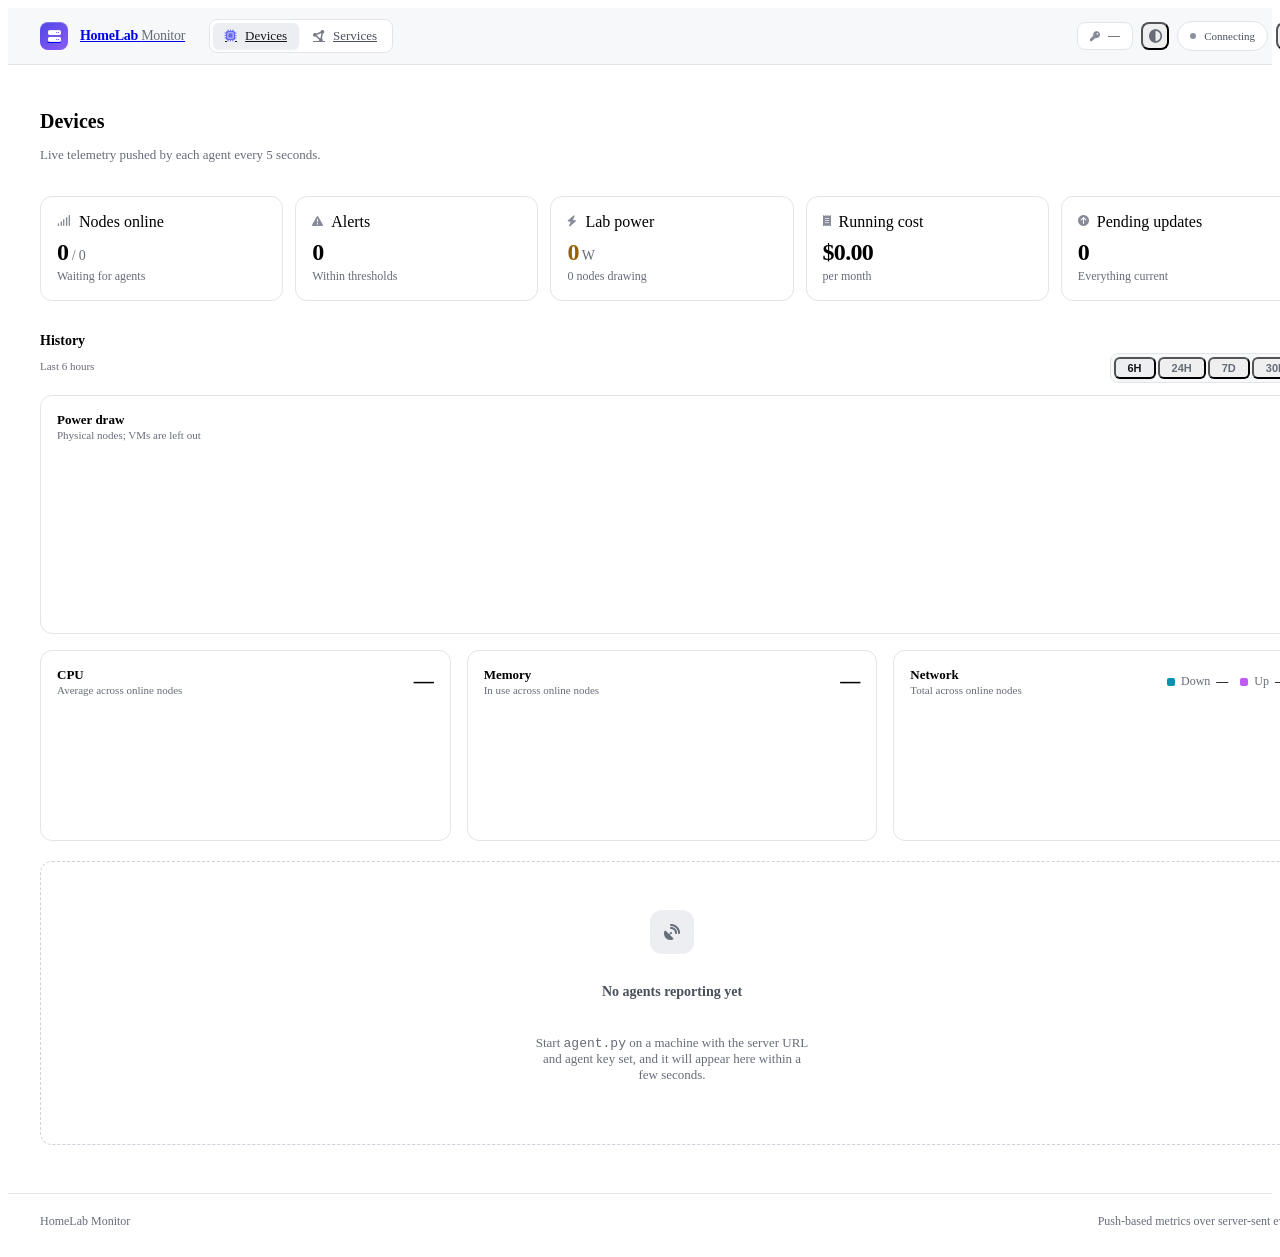
==== commit 7e6803f2: "feat(ui): light theme with an Auto/Light/Dark switch A button in the topbar of both pages cycles Aut" ====
--- a/frontend/index.html
+++ b/frontend/index.html
@@ -4,6 +4,16 @@
 <meta charset="UTF-8">
 <meta name="viewport" content="width=device-width, initial-scale=1">
 <meta name="theme-color" content="#0a0a0d">
+<script>
+    // Apply the saved theme before first paint; js/theme.js handles changes.
+    try {
+        var choice = localStorage.getItem('theme');
+        document.documentElement.dataset.theme = choice === 'light' || choice === 'dark' ? choice
+            : (matchMedia('(prefers-color-scheme: light)').matches ? 'light' : 'dark');
+    } catch (e) {
+        document.documentElement.dataset.theme = 'dark';
+    }
+</script>
 <link rel="icon" href="favicon.svg" type="image/svg+xml">
 <link rel="icon" href="favicon-32.png" type="image/png" sizes="32x32">
 <link rel="apple-touch-icon" href="apple-touch-icon.png">
@@ -37,6 +47,9 @@
             <button class="key-chip" id="agent-key" type="button" title="Copy the agent auth key" hidden>
                 <i class="fa-solid fa-key"></i>
                 <span class="key-chip__value" id="agent-key-value">——</span>
+            </button>
+            <button class="icon-btn" id="theme-btn" type="button" title="Theme" aria-label="Theme">
+                <i class="fa-solid fa-circle-half-stroke"></i>
             </button>
             <div class="link-state" id="link-state" data-state="idle">
                 <span class="link-state__dot"></span><span class="link-state__label">Connecting</span>
--- a/frontend/css/tokens.css
+++ b/frontend/css/tokens.css
@@ -112,6 +112,66 @@
     --drawer-w:    460px;
 }
 
+/* --- Light theme ---------------------------------------------------------
+   Chosen from the topbar, or by the system when the choice is Auto (see
+   js/theme.js). Each colour is its own step, picked for a light surface
+   rather than inverted from the dark one. The metric hues were checked for
+   colour-blind separation and 3:1 contrast against white. */
+:root[data-theme='light'] {
+    color-scheme: light;
+
+    --bg:              #f6f7f9;
+    --bg-subtle:       #f1f2f5;
+    --surface-1:       #ffffff;
+    --surface-2:       #f8f9fb;
+    --surface-3:       #eceef2;
+    --surface-hover:   #f3f4f7;
+    --surface-inset:   rgba(15, 23, 42, 0.03);
+
+    --border:          #e2e4ea;
+    --border-strong:   #cdd1d9;
+    --border-subtle:   rgba(15, 23, 42, 0.06);
+
+    --fg:              #15171c;
+    --fg-muted:        #4a4f5c;
+    --fg-subtle:       #676c79;
+    --fg-faint:        #868b97;
+
+    --accent:          #4f46e5;
+    --accent-hover:    #6366f1;
+    --accent-quiet:    rgba(79, 70, 229, 0.1);
+    --accent-line:     rgba(79, 70, 229, 0.3);
+
+    --ok:              #1a7f37;
+    --ok-quiet:        rgba(26, 127, 55, 0.1);
+    --ok-line:         rgba(26, 127, 55, 0.3);
+
+    --warn:            #9a6700;
+    --warn-quiet:      rgba(154, 103, 0, 0.1);
+    --warn-line:       rgba(154, 103, 0, 0.3);
+
+    --crit:            #cf222e;
+    --crit-quiet:      rgba(207, 34, 46, 0.08);
+    --crit-line:       rgba(207, 34, 46, 0.3);
+
+    --off:             #8c919c;
+    --off-quiet:       rgba(140, 145, 156, 0.14);
+    --off-line:        rgba(140, 145, 156, 0.3);
+
+    --m-cpu:           #0550ae;
+    --m-ram:           #bf5af2;
+    --m-gpu:           #d03a73;
+    --m-vram:          #bf5af2;
+    --m-disk:          #0891b2;
+    --m-power:         #946200;
+    --m-down:          #0891b2;
+    --m-up:            #bf5af2;
+
+    --shadow-sm: 0 1px 2px rgba(15, 23, 42, 0.08);
+    --shadow-md: 0 4px 16px rgba(15, 23, 42, 0.1);
+    --shadow-lg: -24px 0 60px rgba(15, 23, 42, 0.18);
+}
+
 @media (max-width: 900px) {
     :root {
         --gutter: 16px;
--- a/frontend/css/components.css
+++ b/frontend/css/components.css
@@ -280,6 +280,14 @@
     padding-bottom: var(--s-3);
 }
 
+.section-head__tools {
+    display: flex;
+    flex-wrap: wrap;
+    align-items: center;
+    justify-content: flex-end;
+    gap: var(--s-3) var(--s-4);
+}
+
 .section-head__title {
     font-size: var(--t-14);
     font-weight: 600;
@@ -430,6 +438,7 @@
 /* --- Service card ------------------------------------------------------- */
 .service {
     display: flex;
+    flex-wrap: wrap;
     align-items: center;
     gap: var(--s-3);
     padding: var(--s-3);
@@ -485,6 +494,24 @@
 .service[data-state='offline'] {
     border-color: var(--crit-line);
 }
+
+/* Uptime bar: one block per slot of the selected range, oldest first. */
+.service__bar {
+    flex-basis: 100%;
+    display: flex;
+    gap: 2px;
+    height: 18px;
+}
+
+.service__bar i {
+    flex: 1;
+    border-radius: 2px;
+    background: var(--ok);
+}
+
+.service__bar i[data-state='partial'] { background: var(--warn); }
+.service__bar i[data-state='down']    { background: var(--crit); }
+.service__bar i[data-state='none']    { background: var(--border-strong); }
 
 .service[data-state='offline'] .service__name {
     color: var(--fg-muted);
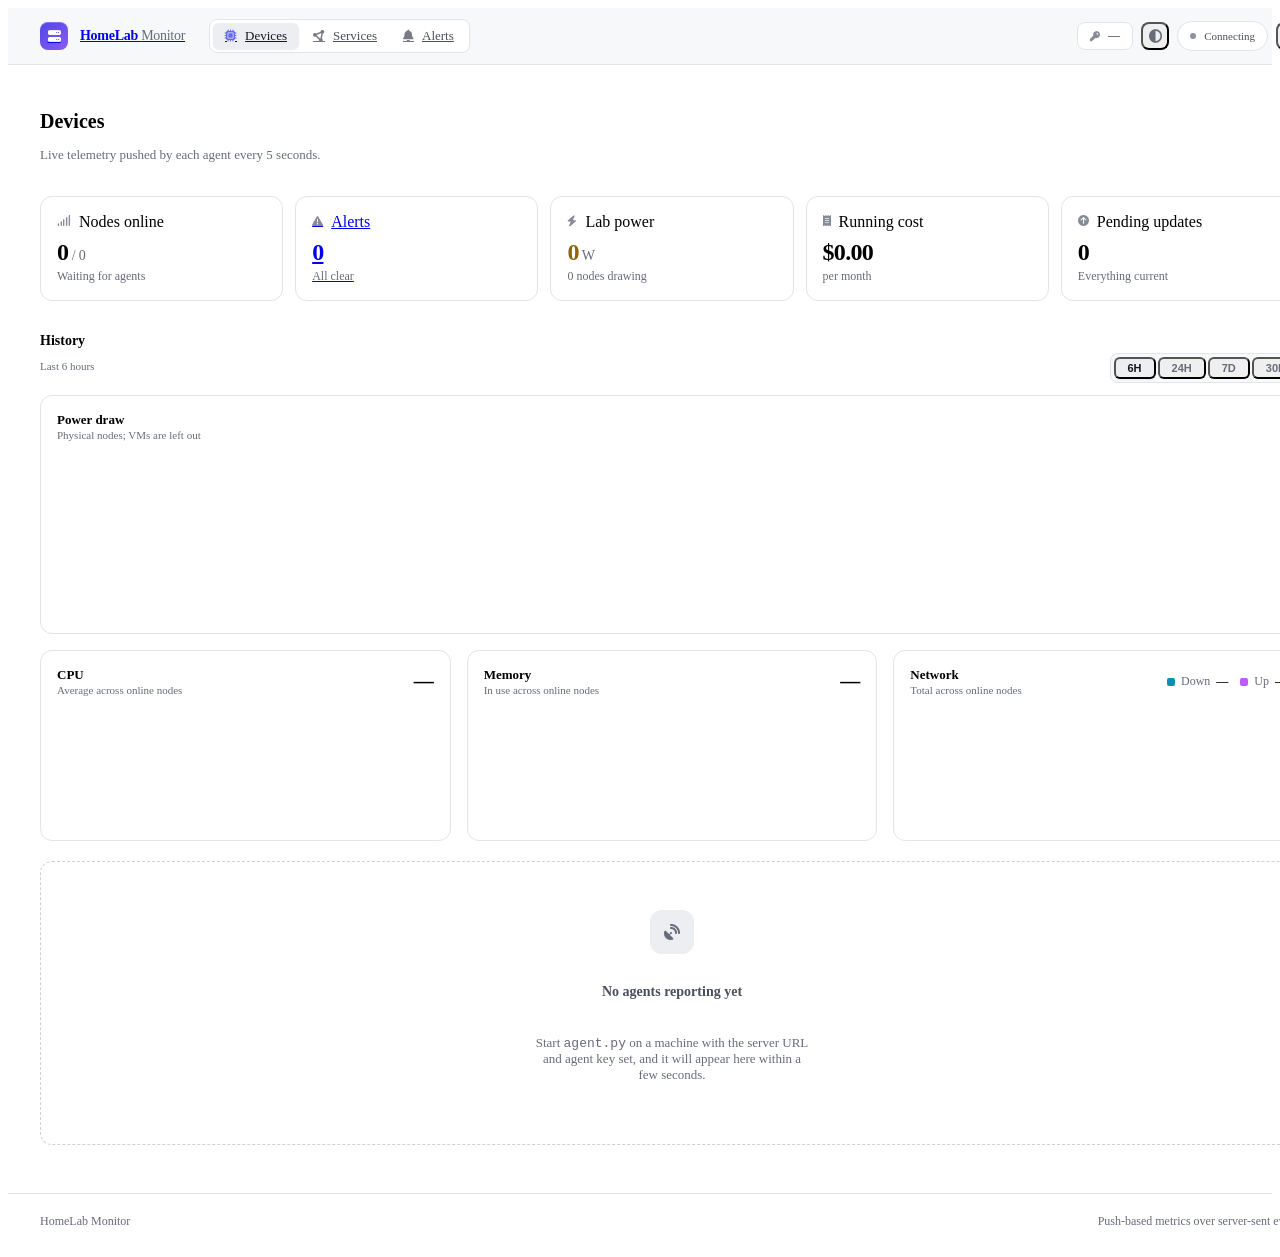
==== commit e0cecba9: "feat: server-side alerts with ntfy notifications and an Alerts page Alerts were only ever evaluated " ====
--- a/frontend/index.html
+++ b/frontend/index.html
@@ -41,6 +41,7 @@
         <nav class="nav" aria-label="Sections">
             <a class="nav__link is-active" href="index.html"><i class="fa-solid fa-microchip"></i><span>Devices</span></a>
             <a class="nav__link" href="services.html"><i class="fa-solid fa-circle-nodes"></i><span>Services</span></a>
+            <a class="nav__link" href="alerts.html"><i class="fa-solid fa-bell"></i><span>Alerts</span></a>
         </nav>
 
         <div class="topbar__right">
@@ -75,11 +76,11 @@
             <div class="stat__value" id="stat-nodes">0<small> / 0</small></div>
             <div class="stat__foot" id="stat-nodes-foot">Waiting for agents</div>
         </div>
-        <div class="stat" id="stat-alerts-card">
+        <a class="stat stat--link" id="stat-alerts-card" href="alerts.html">
             <span class="stat__label eyebrow"><i class="fa-solid fa-triangle-exclamation"></i>Alerts</span>
             <div class="stat__value" id="stat-alerts">0</div>
-            <div class="stat__foot" id="stat-alerts-foot">Within thresholds</div>
-        </div>
+            <div class="stat__foot" id="stat-alerts-foot">All clear</div>
+        </a>
         <div class="stat" data-tone="power">
             <span class="stat__label eyebrow"><i class="fa-solid fa-bolt"></i>Lab power</span>
             <div class="stat__value" id="stat-power">0<small> W</small></div>
--- a/frontend/css/layout.css
+++ b/frontend/css/layout.css
@@ -226,6 +226,15 @@
 .stat[data-tone='power'] .stat__value { color: var(--m-power); }
 
 .stat[data-tone='crit'] { border-color: var(--crit-line); }
+
+.stat--link {
+    transition: border-color var(--dur) var(--ease), background-color var(--dur) var(--ease);
+}
+
+.stat--link:hover {
+    background: var(--surface-2);
+    border-color: var(--border-strong);
+}
 .stat[data-tone='warn'] { border-color: var(--warn-line); }
 
 /* --- Content grids ------------------------------------------------------ */
@@ -235,12 +244,25 @@
     gap: var(--s-4);
     padding-bottom: var(--s-12);
     align-content: start;
-    /* A large card that does not fit the rest of a row moves down; dense
-       lets the next normal cards fill the hole it leaves. */
+    /* Cards are placed in the order the user arranged them; dense lets a
+       later card fill a hole an earlier, wider one left behind. */
     grid-auto-flow: dense;
     /* Cards keep their own height; a large card beside a normal one would
        otherwise stretch it into a mostly empty box. */
     align-items: start;
+}
+
+/* Packing: rows are 4px tall and devices.js sets each card's row span from
+   its height (ROW_UNIT), so short cards stack beside a tall one. The row gap
+   moves onto each card, which its span then includes. Left alone while the
+   board is empty so the empty state keeps normal rows. */
+.node-grid:has(> .node) {
+    grid-auto-rows: 4px;
+    row-gap: 0;
+}
+
+.node-grid > .node {
+    margin-bottom: var(--s-4);
 }
 
 .service-group {
--- a/frontend/css/components.css
+++ b/frontend/css/components.css
@@ -726,6 +726,24 @@
     overflow: hidden;
 }
 
+/* --- Rearranging -------------------------------------------------------- */
+.node__grip {
+    cursor: grab;
+    touch-action: none;     /* on touch screens a drag moves the card, not the page */
+}
+
+.node.is-dragging {
+    opacity: 0.55;
+    outline: 2px dashed var(--accent-line);
+    outline-offset: 2px;
+}
+
+body.is-arranging,
+body.is-arranging * {
+    cursor: grabbing !important;
+    user-select: none;
+}
+
 /* --- Card sizes ----------------------------------------------------------
    Large spans two columns and carries the drawer's content inline; compact
    keeps only the head and meters. */
@@ -759,6 +777,27 @@
 .node__details .section__body {
     max-height: 260px;
     overflow-y: auto;
+}
+
+/* Containers take the card's full width below the other sections, laid out
+   side by side, rather than one narrow column beside empty space. */
+.node__details > section:has(.ctr-list) {
+    grid-column: 1 / -1;
+}
+
+.node__details .ctr-list {
+    display: grid;
+    grid-template-columns: repeat(auto-fill, minmax(230px, 1fr));
+    gap: 6px;
+}
+
+.node__details .ctr-list .ctr + .ctr {
+    margin-top: 0;
+}
+
+.node__details > section:has(.ctr-list) .section__body {
+    max-height: 300px;
+    padding-right: 4px;   /* keeps the scrollbar off the last column */
 }
 
 .node[data-size='compact'] :is(.node__meta, .metric__spark, .node__tiles, .node__foot) {
@@ -1001,10 +1040,44 @@
 }
 
 .disk__foot {
+    display: flex;
+    flex-wrap: wrap;            /* the selector drops below in a narrow column */
+    align-items: center;
+    justify-content: space-between;
+    gap: var(--s-1) var(--s-2);
     margin-top: 5px;
     font-size: var(--t-10);
     color: var(--fg-subtle);
     font-variant-numeric: tabular-nums;
+}
+
+.disk__foot > span {
+    white-space: nowrap;
+}
+
+.disk .meter__fill { background: var(--m-disk); }
+
+/* Coloured against the disk's own alert threshold (devices.js diskTone). */
+.disk[data-tone='warn'] .meter__fill { background: var(--warn); }
+.disk[data-tone='crit'] .meter__fill { background: var(--crit); }
+.disk[data-tone='warn'] .disk__pct { color: var(--warn); }
+.disk[data-tone='crit'] .disk__pct { color: var(--crit); }
+
+.disk__alert {
+    margin-left: auto;          /* stays right-aligned when it wraps */
+    display: inline-flex;
+    align-items: center;
+    gap: 6px;
+    white-space: nowrap;
+}
+
+.disk__alert select {
+    padding: 1px 4px;
+    font-size: var(--t-10);
+    background: var(--surface-2);
+    border: 1px solid var(--border);
+    border-radius: var(--r-sm);
+    cursor: pointer;
 }
 
 /* Container rows */
@@ -1333,3 +1406,184 @@
         padding-inline: var(--s-2);
     }
 }
+
+/* --- Alerts page ---------------------------------------------------------- */
+.alerts-layout {
+    display: grid;
+    grid-template-columns: minmax(0, 1fr) minmax(300px, 380px);
+    gap: var(--s-6);
+    align-items: start;
+    padding-bottom: var(--s-12);
+}
+
+@media (max-width: 960px) {
+    .alerts-layout {
+        grid-template-columns: minmax(0, 1fr);
+    }
+}
+
+.alert-list {
+    display: flex;
+    flex-direction: column;
+    gap: var(--s-2);
+    padding-bottom: var(--s-6);
+}
+
+.alert-row {
+    display: flex;
+    gap: var(--s-3);
+    padding: var(--s-3) var(--s-4);
+    background: var(--surface-1);
+    border: 1px solid var(--border);
+    border-radius: var(--r-lg);
+}
+
+.alert-row[data-open='true'][data-severity='crit'] { border-color: var(--crit-line); }
+.alert-row[data-open='true'][data-severity='warn'] { border-color: var(--warn-line); }
+
+.alert-row__icon {
+    width: 30px;
+    height: 30px;
+    flex-shrink: 0;
+    display: grid;
+    place-items: center;
+    border-radius: var(--r-md);
+    background: var(--surface-3);
+    color: var(--fg-subtle);
+    font-size: var(--t-12);
+}
+
+.alert-row[data-open='true'][data-severity='crit'] .alert-row__icon { color: var(--crit); background: var(--crit-quiet); }
+.alert-row[data-open='true'][data-severity='warn'] .alert-row__icon { color: var(--warn); background: var(--warn-quiet); }
+
+.alert-row__body {
+    min-width: 0;
+    flex: 1;
+}
+
+.alert-row__title {
+    font-size: var(--t-13);
+    font-weight: 600;
+}
+
+.alert-row__message,
+.alert-row__meta {
+    margin-top: 2px;
+    font-size: var(--t-12);
+    color: var(--fg-subtle);
+    white-space: pre-line;   /* the daily summary has one line per node */
+}
+
+.alert-row__meta {
+    color: var(--fg-faint);
+    font-variant-numeric: tabular-nums;
+}
+
+.alert-row__outcome {
+    display: flex;
+    align-items: center;
+    gap: 6px;
+    margin-top: 4px;
+    font-size: var(--t-12);
+    color: var(--fg-muted);
+}
+
+.alert-row__outcome i {
+    color: var(--ok);
+    font-size: var(--t-11);
+}
+
+.alert-empty {
+    display: flex;
+    align-items: center;
+    gap: var(--s-2);
+    padding: var(--s-4);
+    border: 1px dashed var(--border);
+    border-radius: var(--r-lg);
+    font-size: var(--t-13);
+    color: var(--fg-subtle);
+}
+
+.alert-empty i {
+    color: var(--ok);
+}
+
+/* --- Settings form ------------------------------------------------------- */
+.settings {
+    position: sticky;
+    top: calc(var(--topbar-h) + var(--s-4));
+}
+
+.settings__body {
+    display: flex;
+    flex-direction: column;
+    gap: var(--s-4);
+    padding: 0 var(--s-4) var(--s-4);
+}
+
+.field select {
+    height: 38px;
+    padding: 0 var(--s-2);
+    background: var(--surface-2);
+    border: 1px solid var(--border);
+    border-radius: var(--r-md);
+    font-size: var(--t-13);
+}
+
+.field__hint {
+    font-size: var(--t-11);
+    color: var(--fg-subtle);
+}
+
+.field__optional {
+    font-weight: 400;
+    color: var(--fg-faint);
+}
+
+.check {
+    display: flex;
+    align-items: center;
+    gap: var(--s-2);
+    font-size: var(--t-13);
+    font-weight: 550;
+    cursor: pointer;
+}
+
+.check input {
+    width: 16px;
+    height: 16px;
+    accent-color: var(--accent);
+}
+
+.link-btn {
+    align-self: flex-start;
+    font-size: var(--t-11);
+    color: var(--crit);
+}
+
+.link-btn:hover {
+    text-decoration: underline;
+}
+
+.settings__status {
+    font-size: var(--t-12);
+    color: var(--crit);
+}
+
+.settings__actions {
+    display: flex;
+    gap: var(--s-2);
+}
+
+.settings__actions .btn {
+    flex: 1;
+}
+
+.btn--quiet {
+    background: var(--surface-3);
+    color: var(--fg);
+}
+
+.btn--quiet:hover {
+    background: var(--border-strong);
+}
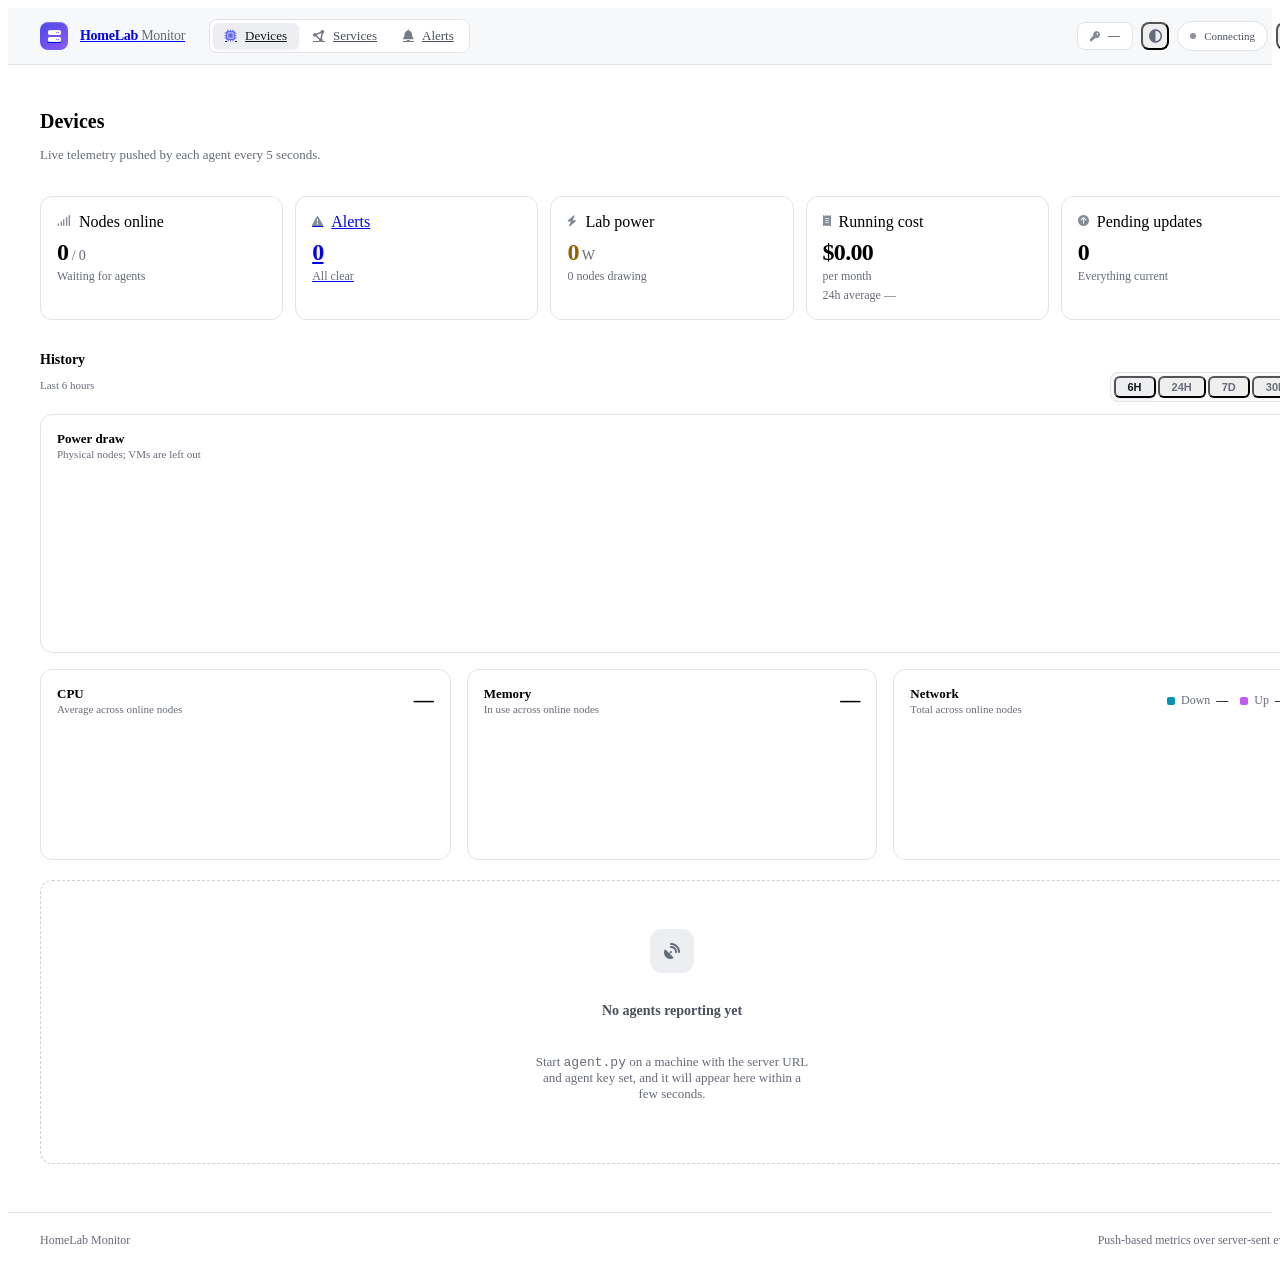
==== commit 7166556a: "feat: show trailing fleet-draw average beside the cost snapshot The Running cost card projects whate" ====
--- a/frontend/index.html
+++ b/frontend/index.html
@@ -90,6 +90,7 @@
             <span class="stat__label eyebrow"><i class="fa-solid fa-receipt"></i>Running cost</span>
             <div class="stat__value" id="stat-cost">$0.00</div>
             <div class="stat__foot" id="stat-cost-foot">per month</div>
+            <div class="stat__foot" id="stat-cost-avg">24h average —</div>
         </div>
         <div class="stat" id="stat-updates-card">
             <span class="stat__label eyebrow"><i class="fa-solid fa-circle-arrow-up"></i>Pending updates</span>
@@ -207,6 +208,7 @@
             </button>
         </header>
         <div class="drawer__body" id="drawer-body">
+            <div class="mute-bar" id="drawer-mute"></div>
             <!-- Built once: the sections below are re-rendered every few
                  seconds, which would throw these charts away. -->
             <section>
--- a/frontend/css/layout.css
+++ b/frontend/css/layout.css
@@ -304,6 +304,162 @@
     gap: var(--s-3);
 }
 
+/* --- Check-ins (Services page) ------------------------------------------ */
+.checkin-form {
+    display: grid;
+    grid-template-columns: minmax(0, 2fr) minmax(0, 1fr) minmax(0, 1fr) auto;
+    align-items: end;
+    gap: var(--s-3);
+    padding: var(--s-4);
+    margin-bottom: var(--s-4);
+}
+
+@media (max-width: 720px) {
+    .checkin-form {
+        grid-template-columns: minmax(0, 1fr);
+    }
+}
+
+.checkin-list {
+    display: flex;
+    flex-direction: column;
+    gap: var(--s-3);
+}
+
+.checkin {
+    display: flex;
+    align-items: flex-start;
+    gap: var(--s-3);
+    padding: var(--s-3) var(--s-4);
+    background: var(--surface-1);
+    border: 1px solid var(--border);
+    border-radius: var(--r-lg);
+    min-width: 0;
+}
+
+.checkin[data-state='late'] {
+    border-color: var(--warn-line);
+}
+
+.checkin[data-state='failed'] {
+    border-color: var(--crit-line);
+}
+
+.checkin__status {
+    flex-shrink: 0;
+    min-width: 84px;
+}
+
+.checkin[data-state='ok'] .checkin__status {
+    background: var(--ok-quiet);
+    color: var(--ok);
+}
+
+.checkin[data-state='late'] .checkin__status {
+    background: var(--warn-quiet);
+    color: var(--warn);
+}
+
+.checkin[data-state='failed'] .checkin__status {
+    background: var(--crit-quiet);
+    color: var(--crit);
+}
+
+/* Narrow screens: status and delete on top, details across the full width. */
+@media (max-width: 560px) {
+    .checkin {
+        flex-wrap: wrap;
+        justify-content: space-between;
+    }
+
+    .checkin > .checkin__body {
+        order: 3;
+        flex: 1 1 100%;
+    }
+}
+
+.checkin__body {
+    flex: 1;
+    min-width: 0;
+    display: flex;
+    flex-direction: column;
+    gap: 4px;
+}
+
+.checkin__name {
+    font-size: var(--t-14);
+    font-weight: 600;
+}
+
+.checkin__meta {
+    font-size: var(--t-12);
+    color: var(--fg-subtle);
+    line-height: 2;
+}
+
+.checkin__meta select {
+    height: 26px;
+    padding: 0 var(--s-1);
+    background: var(--surface-2);
+    border: 1px solid var(--border);
+    border-radius: var(--r-sm);
+    font-size: var(--t-12);
+    color: var(--fg);
+}
+
+.checkin__note {
+    margin: 0;
+    padding: var(--s-2) var(--s-3);
+    background: var(--surface-inset);
+    border-radius: var(--r-md);
+    font-family: var(--font-mono);
+    font-size: var(--t-11);
+    color: var(--crit);
+    white-space: pre-wrap;
+    overflow-wrap: anywhere;
+}
+
+.checkin__url {
+    display: flex;
+    align-items: center;
+    gap: var(--s-2);
+    min-width: 0;
+}
+
+.checkin__copy {
+    flex-shrink: 0;
+    font-size: var(--t-11);
+    font-weight: 550;
+    color: var(--accent);
+}
+
+.checkin__copy:hover {
+    text-decoration: underline;
+}
+
+.checkin__url code {
+    font-family: var(--font-mono);
+    font-size: var(--t-11);
+    color: var(--fg-muted);
+    overflow: hidden;
+    text-overflow: ellipsis;
+    white-space: nowrap;
+    user-select: all;
+}
+
+.checkin-help {
+    margin: var(--s-3) 0 var(--s-8);
+    font-size: var(--t-12);
+    line-height: 1.6;
+    color: var(--fg-subtle);
+}
+
+.checkin-help code {
+    font-family: var(--font-mono);
+    font-size: var(--t-11);
+    overflow-wrap: anywhere;
+}
+
 main {
     flex: 1;
     min-width: 0;
@@ -423,3 +579,29 @@
         text-align: center;
     }
 }
+
+/* --- Stale server banner (js/shell.js) ----------------------------------- */
+.stale-banner {
+    display: flex;
+    align-items: center;
+    justify-content: center;
+    gap: var(--s-2);
+    padding: var(--s-2) var(--gutter);
+    background: var(--warn-quiet);
+    border-bottom: 1px solid var(--warn-line);
+    font-size: var(--t-12);
+    color: var(--fg);
+    text-align: center;
+}
+
+.stale-banner i {
+    color: var(--warn);
+}
+
+.stale-banner code {
+    font-family: var(--font-mono);
+    font-size: var(--t-11);
+    padding: 1px 5px;
+    border-radius: var(--r-sm);
+    background: var(--surface-3);
+}
--- a/frontend/css/components.css
+++ b/frontend/css/components.css
@@ -129,6 +129,59 @@
 
 .badge i {
     font-size: var(--t-10);
+}
+
+/* A muted node: quiet, not a warning. */
+.badge--muted {
+    background: var(--surface-3);
+    color: var(--fg-muted);
+    border-color: var(--border);
+}
+
+/* --- Mute bar (top of the node drawer) ---------------------------------- */
+.mute-bar {
+    display: flex;
+    flex-wrap: wrap;
+    align-items: center;
+    gap: var(--s-2) var(--s-3);
+    padding: var(--s-3);
+    border: 1px solid var(--border-subtle);
+    border-radius: var(--r-md);
+    background: var(--surface-inset);
+    font-size: var(--t-12);
+    color: var(--fg-muted);
+}
+
+.mute-bar[data-muted='true'] {
+    border-color: var(--warn-line);
+    background: var(--warn-quiet);
+    color: var(--fg);
+}
+
+.mute-bar > i {
+    color: var(--fg-subtle);
+}
+
+.mute-bar[data-muted='true'] > i {
+    color: var(--warn);
+}
+
+.mute-bar__text {
+    flex: 1 1 220px;
+    min-width: 0;
+}
+
+.mute-bar__choices {
+    display: flex;
+    flex-wrap: wrap;
+    gap: var(--s-2);
+}
+
+.mute-bar .btn--small {
+    height: 30px;
+    padding: 0 var(--s-3);
+    font-size: var(--t-12);
+    white-space: nowrap;
 }
 
 /* --- Capability chip (footer of a node card) ---------------------------- */
@@ -1109,8 +1162,18 @@
 }
 
 .ctr[data-state='exited'] .ctr__dot,
-.ctr[data-state='stopped'] .ctr__dot {
+.ctr[data-state='stopped'] .ctr__dot,
+.ctr[data-state='dead'] .ctr__dot {
     background: var(--crit);
+}
+
+.ctr[data-state='restarting'] .ctr__dot,
+.ctr[data-health='unhealthy'] .ctr__dot {
+    background: var(--warn);
+}
+
+.ctr[data-health='unhealthy'] .ctr__state {
+    color: var(--warn);
 }
 
 .ctr__main {
@@ -1249,6 +1312,9 @@
 
 .toast[data-tone='ok'] { border-left-color: var(--ok); }
 .toast[data-tone='ok'] i { color: var(--ok); }
+
+.toast[data-tone='warn'] { border-left-color: var(--warn); }
+.toast[data-tone='warn'] i { color: var(--warn); }
 
 /* --- Auth overlay ------------------------------------------------------- */
 .auth {
@@ -1509,11 +1575,6 @@
 }
 
 /* --- Settings form ------------------------------------------------------- */
-.settings {
-    position: sticky;
-    top: calc(var(--topbar-h) + var(--s-4));
-}
-
 .settings__body {
     display: flex;
     flex-direction: column;
@@ -1570,9 +1631,117 @@
     color: var(--crit);
 }
 
+/* The settings column: notifications, then the dashboard backup. */
+.alerts-side {
+    display: flex;
+    flex-direction: column;
+    gap: var(--s-4);
+    min-width: 0;
+}
+
+.backup__status {
+    font-size: var(--t-12);
+    line-height: 1.5;
+    color: var(--fg-muted);
+    overflow-wrap: anywhere;
+}
+
+.backup__status[data-tone='ok'] { color: var(--ok); }
+.backup__status[data-tone='crit'] { color: var(--crit); }
+
+.backup__setup summary {
+    cursor: pointer;
+    font-size: var(--t-12);
+    font-weight: 550;
+    color: var(--fg-muted);
+}
+
+.backup__setup[open] summary {
+    margin-bottom: var(--s-2);
+}
+
+.backup__setup code,
+.backup__command {
+    font-family: var(--font-mono);
+    font-size: var(--t-10);
+}
+
+.backup__command {
+    margin: var(--s-2) 0;
+    padding: var(--s-2) var(--s-3);
+    background: var(--surface-inset);
+    border: 1px solid var(--border-subtle);
+    border-radius: var(--r-md);
+    white-space: pre-wrap;
+    overflow-wrap: anywhere;
+    user-select: all;
+}
+
+.backup__actions {
+    display: flex;
+    gap: var(--s-4);
+    margin-bottom: var(--s-2);
+}
+
+.link-btn--quiet {
+    color: var(--accent);
+}
+
 .settings__actions {
     display: flex;
     gap: var(--s-2);
+}
+
+/* One block per notification channel. */
+.channel {
+    display: flex;
+    flex-direction: column;
+    gap: var(--s-3);
+    margin: 0;
+    padding: var(--s-3) var(--s-3) var(--s-4);
+    border: 1px solid var(--border);
+    border-radius: var(--r-md);
+    min-width: 0;
+}
+
+.channel__title {
+    display: flex;
+    align-items: center;
+    gap: var(--s-2);
+    padding: 0 var(--s-1);
+    font-size: var(--t-12);
+    font-weight: 600;
+    color: var(--fg-muted);
+}
+
+.channel__steps {
+    margin: 0;
+    padding-left: 1.2em;
+    font-size: var(--t-11);
+    line-height: 1.5;
+    color: var(--fg-subtle);
+}
+
+.channel__steps code {
+    font-family: var(--font-mono);
+    font-size: var(--t-10);
+}
+
+.field__row {
+    display: flex;
+    gap: var(--s-2);
+}
+
+.field__row input {
+    flex: 1;
+    min-width: 0;
+}
+
+.btn--small {
+    height: 38px;
+    padding: 0 var(--s-3);
+    font-size: var(--t-12);
+    white-space: nowrap;
 }
 
 .settings__actions .btn {
